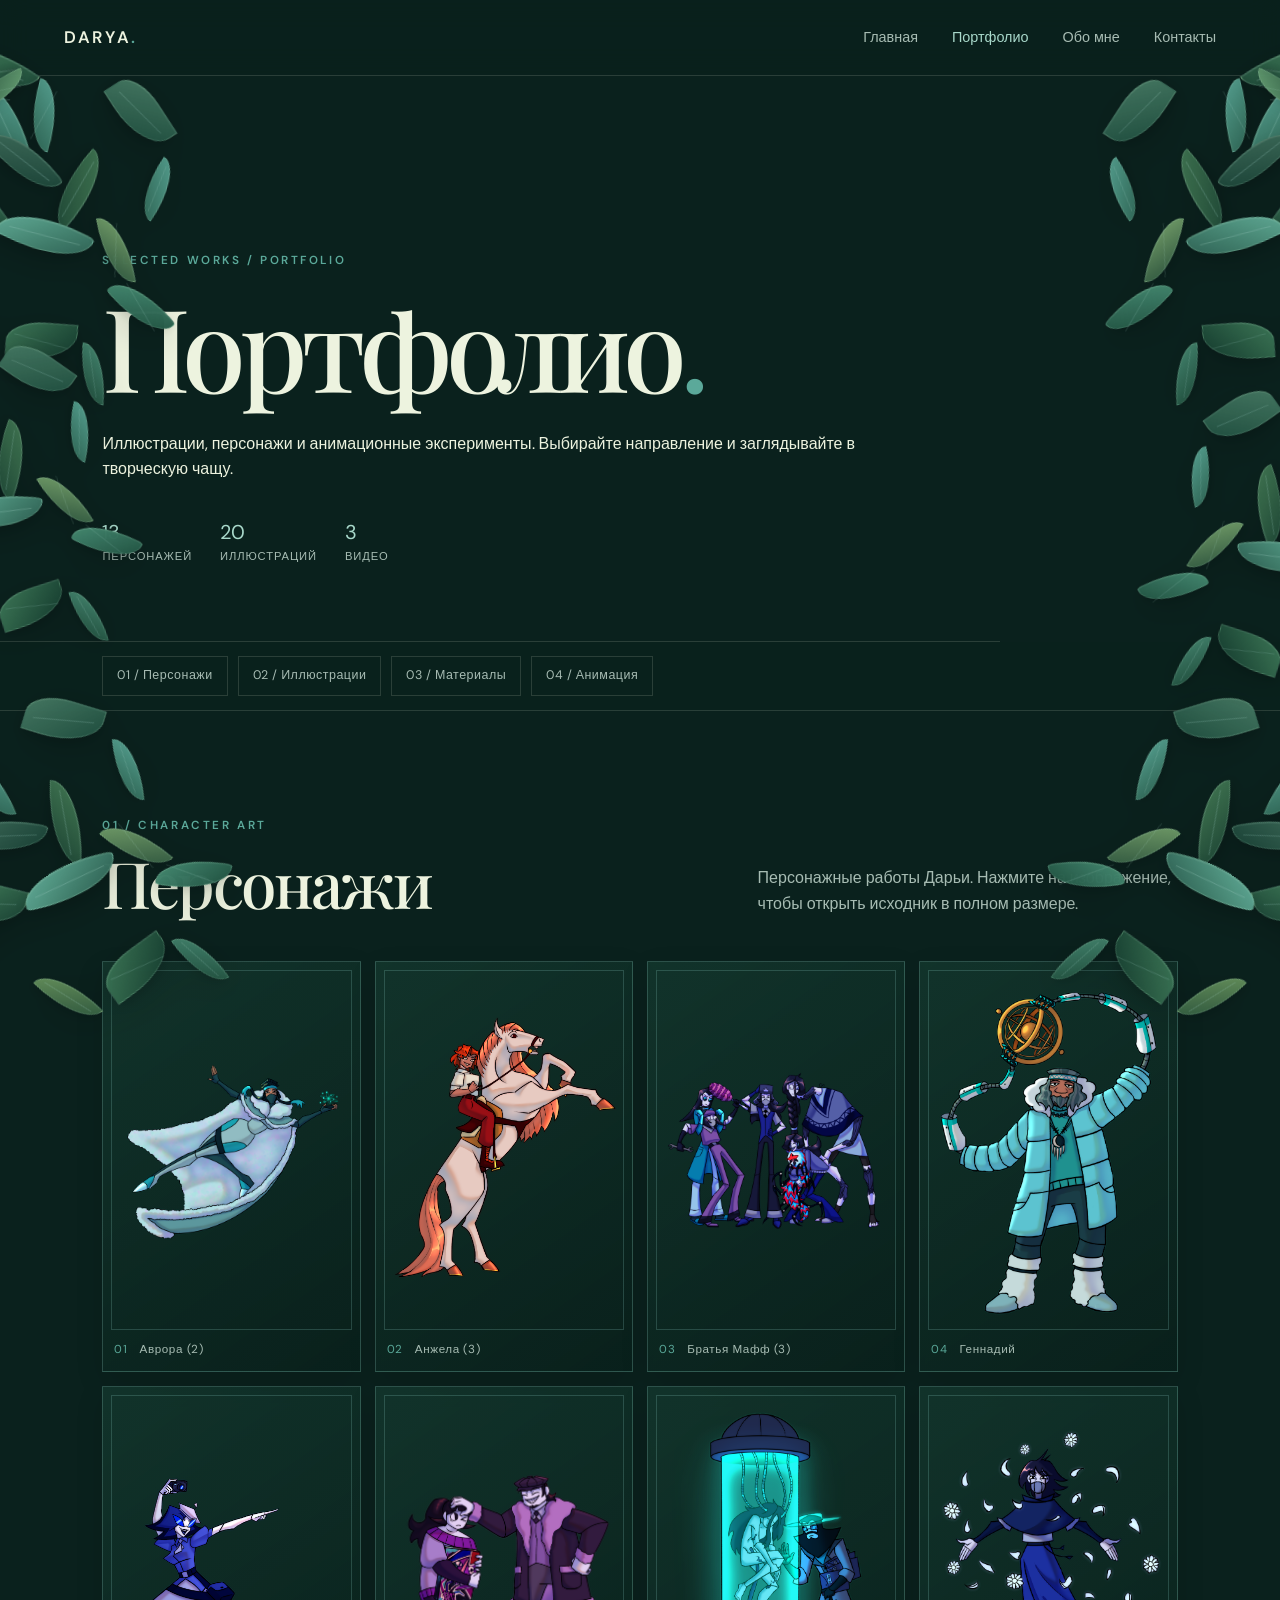
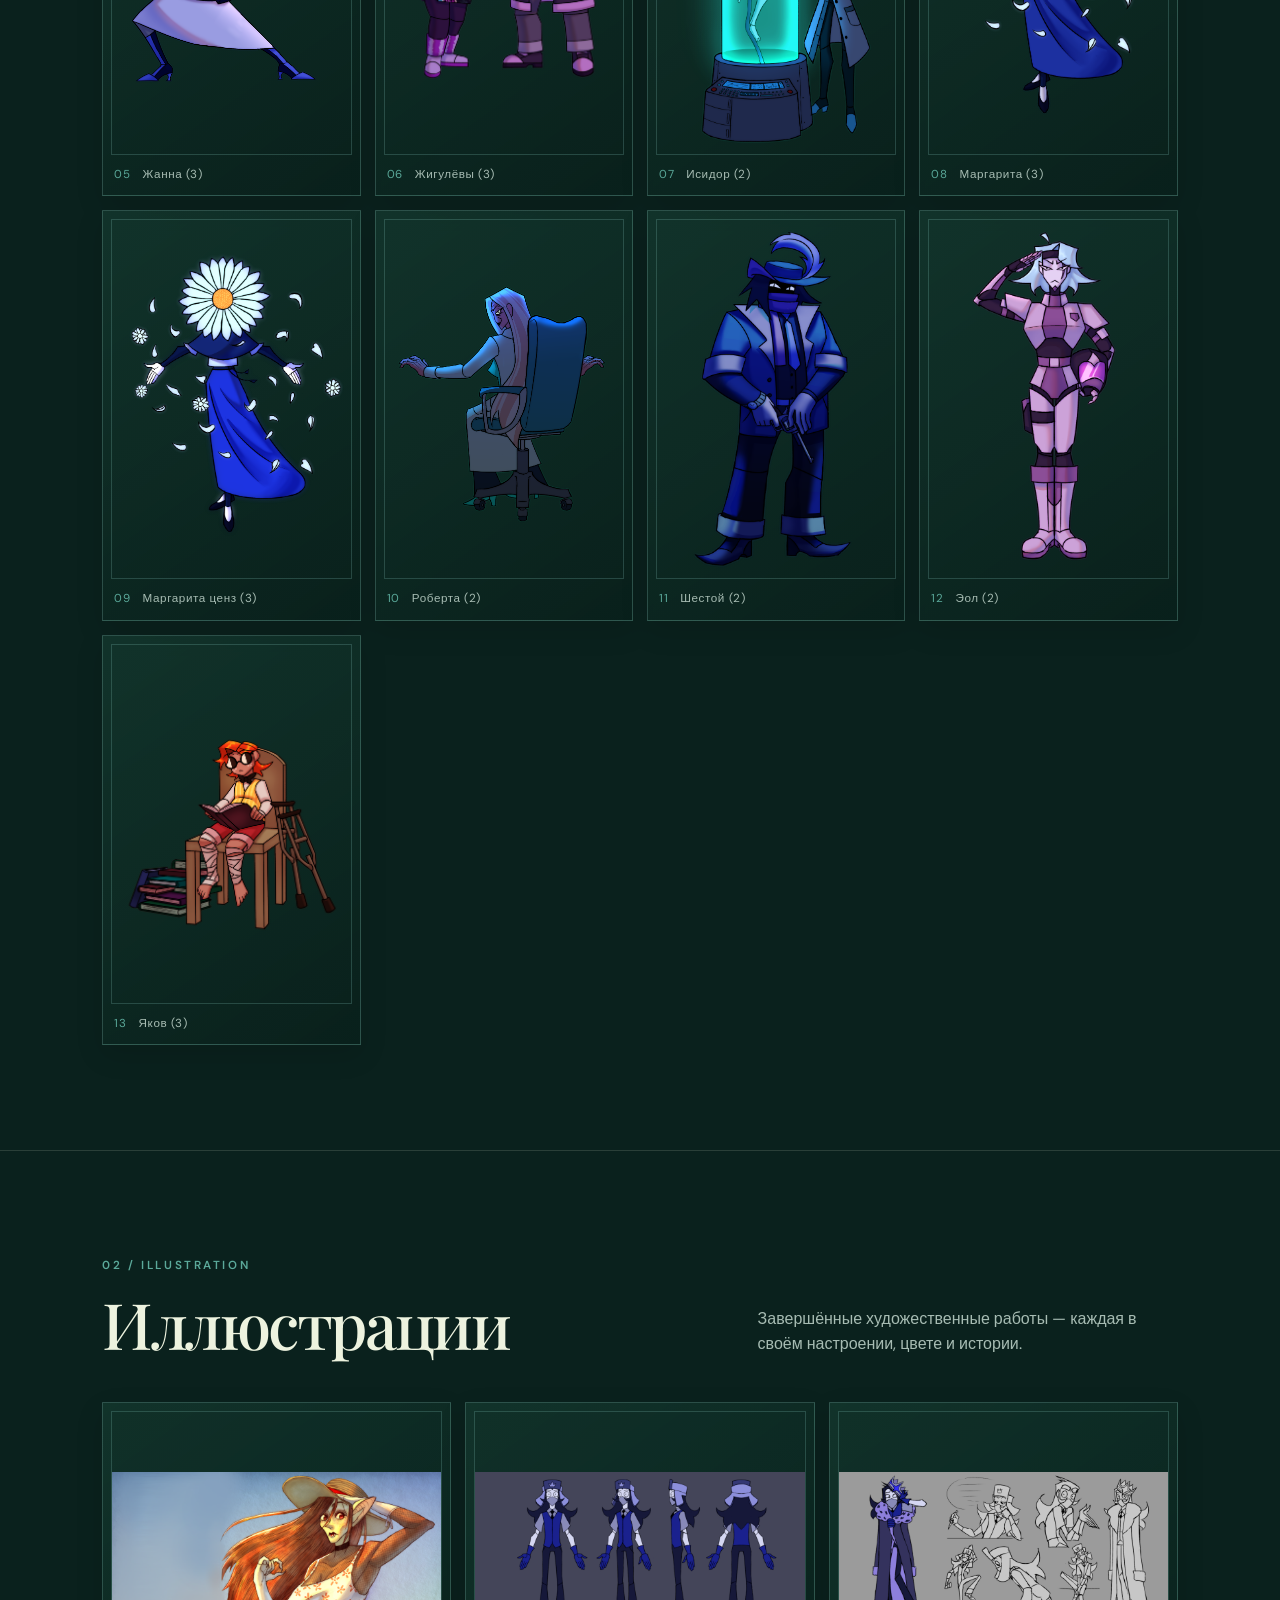
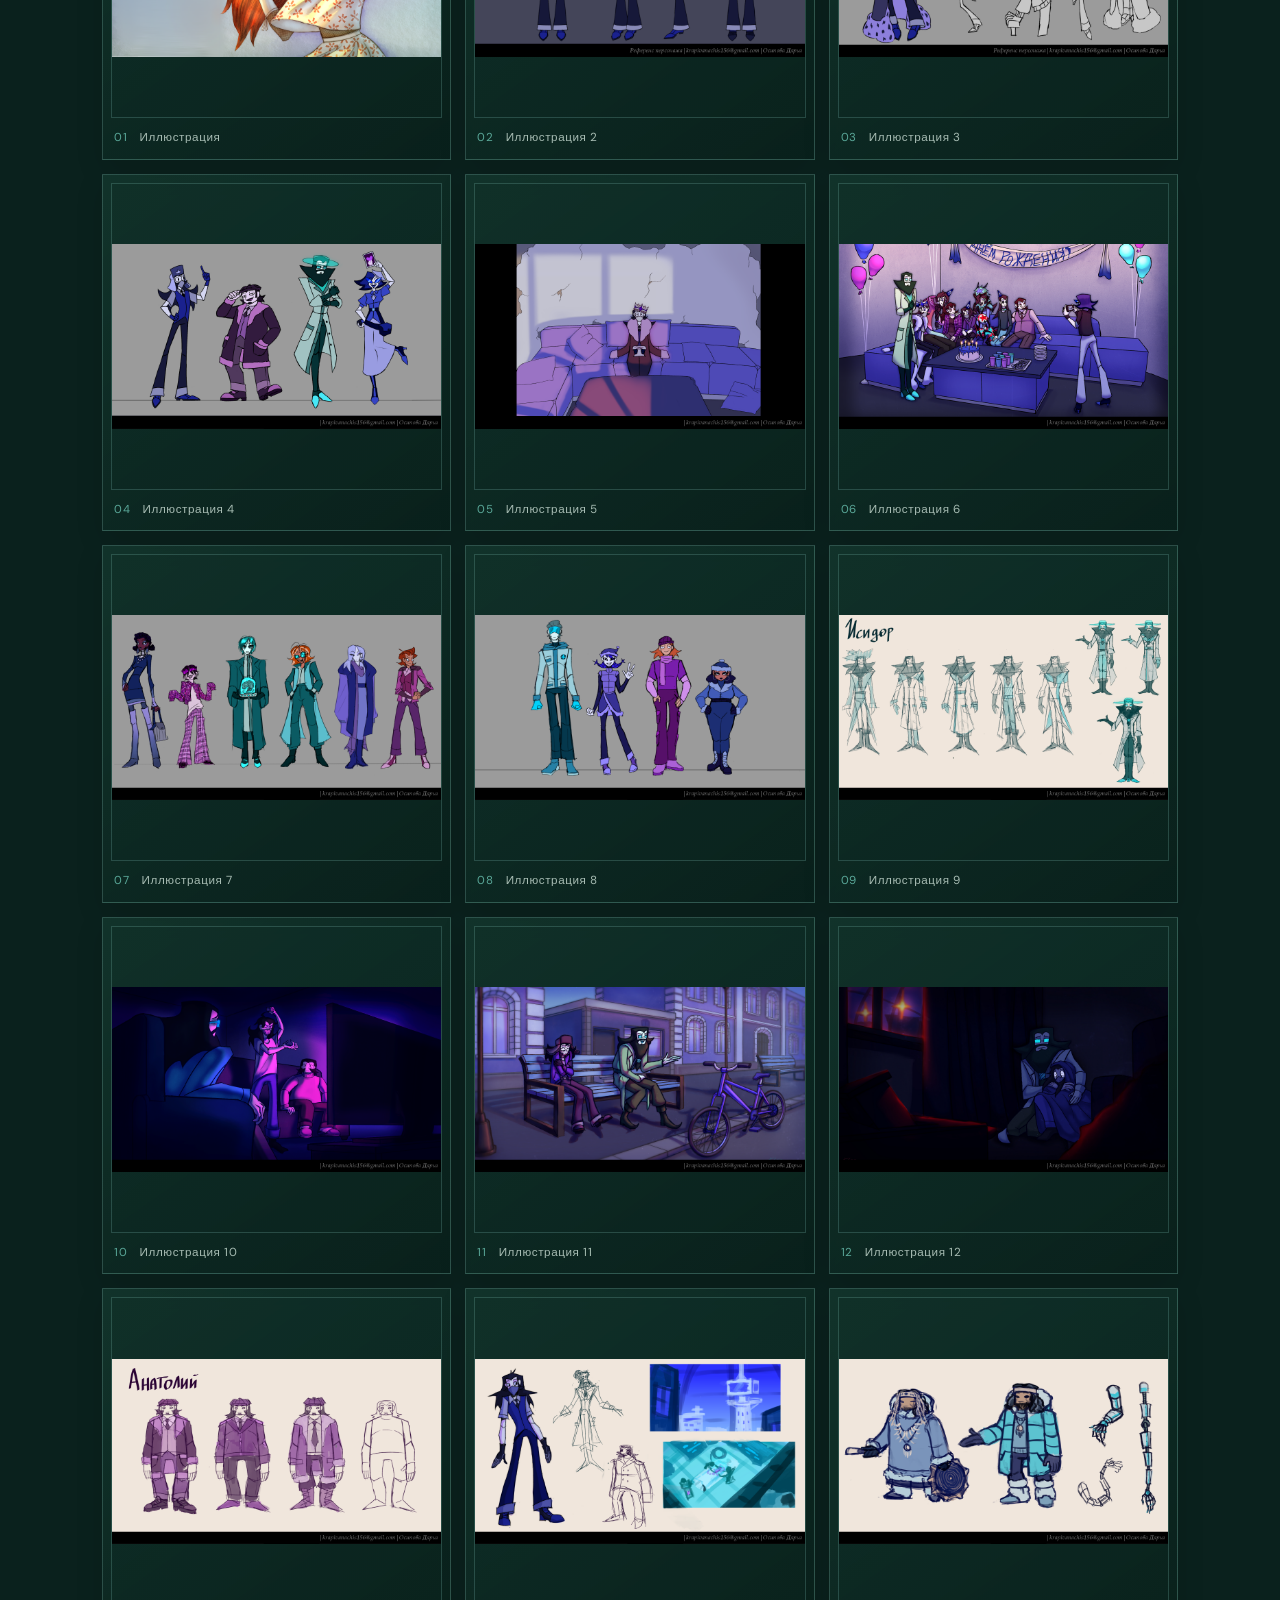
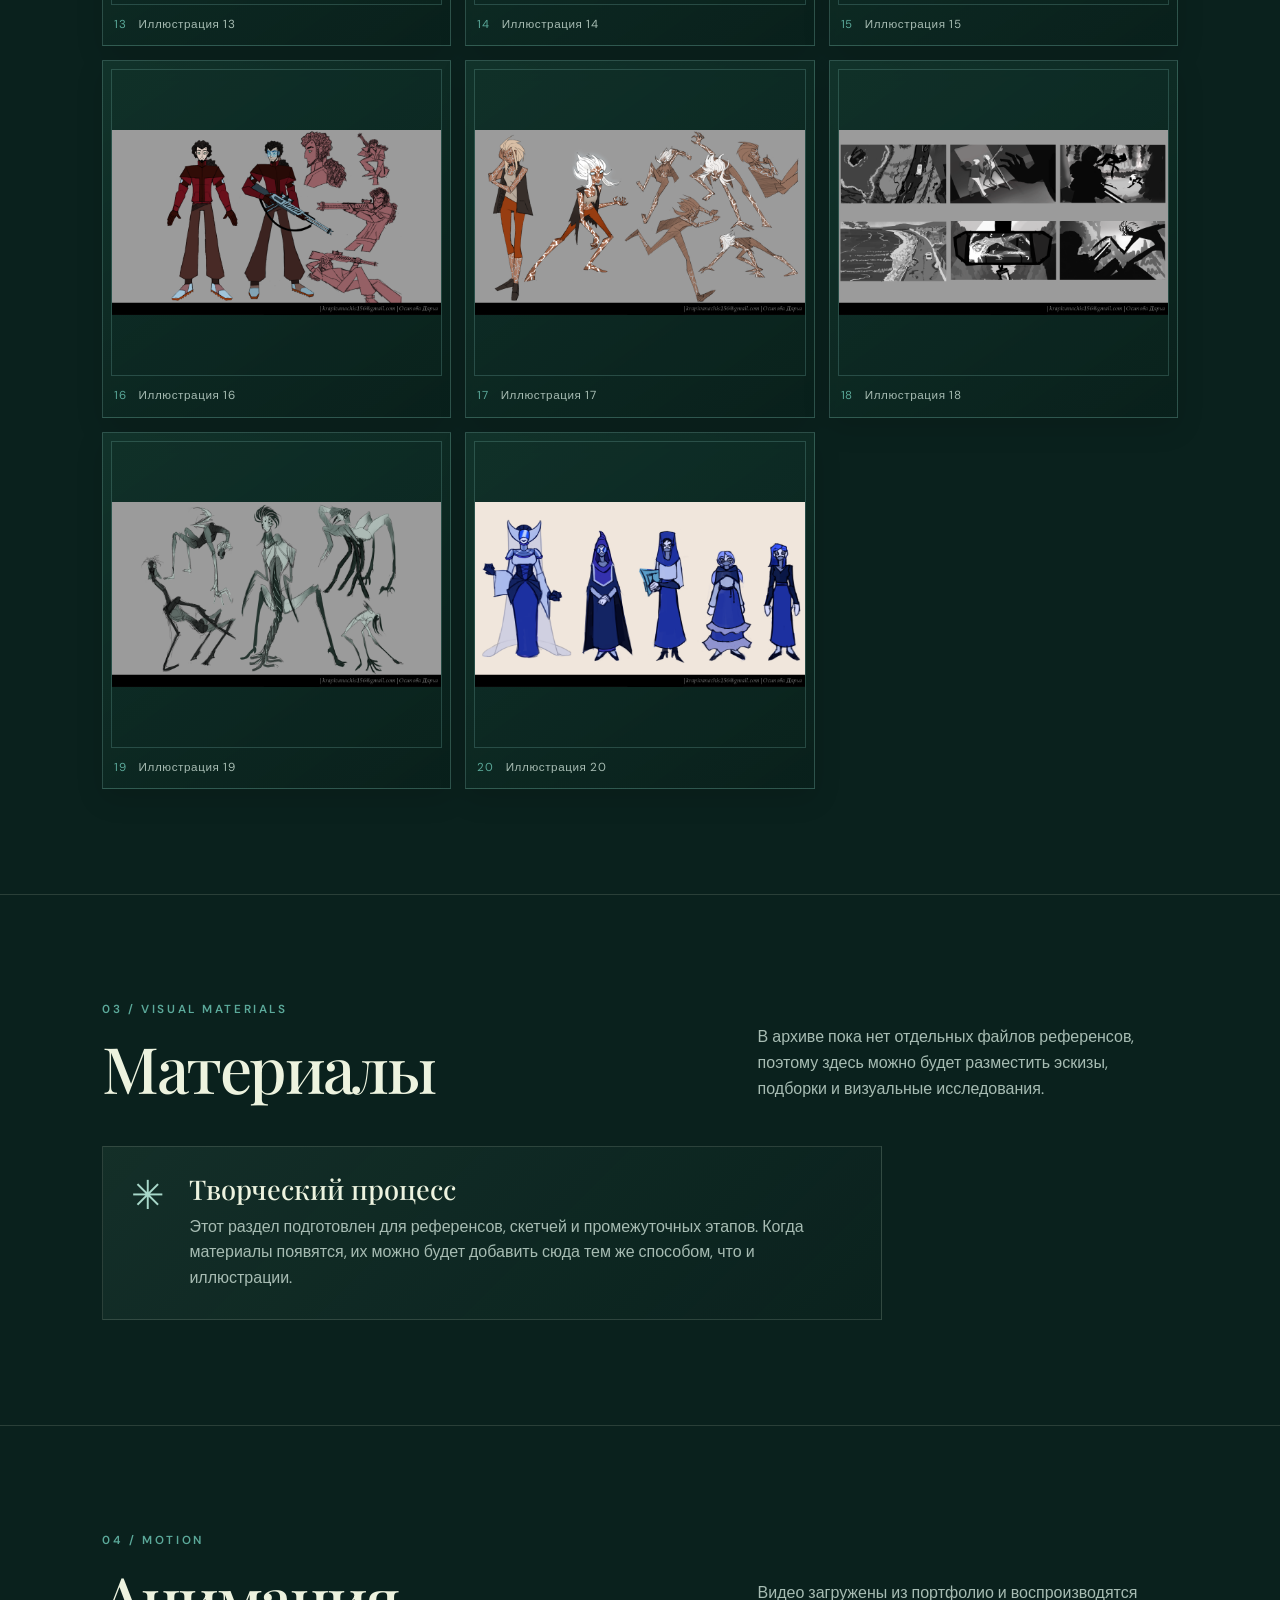
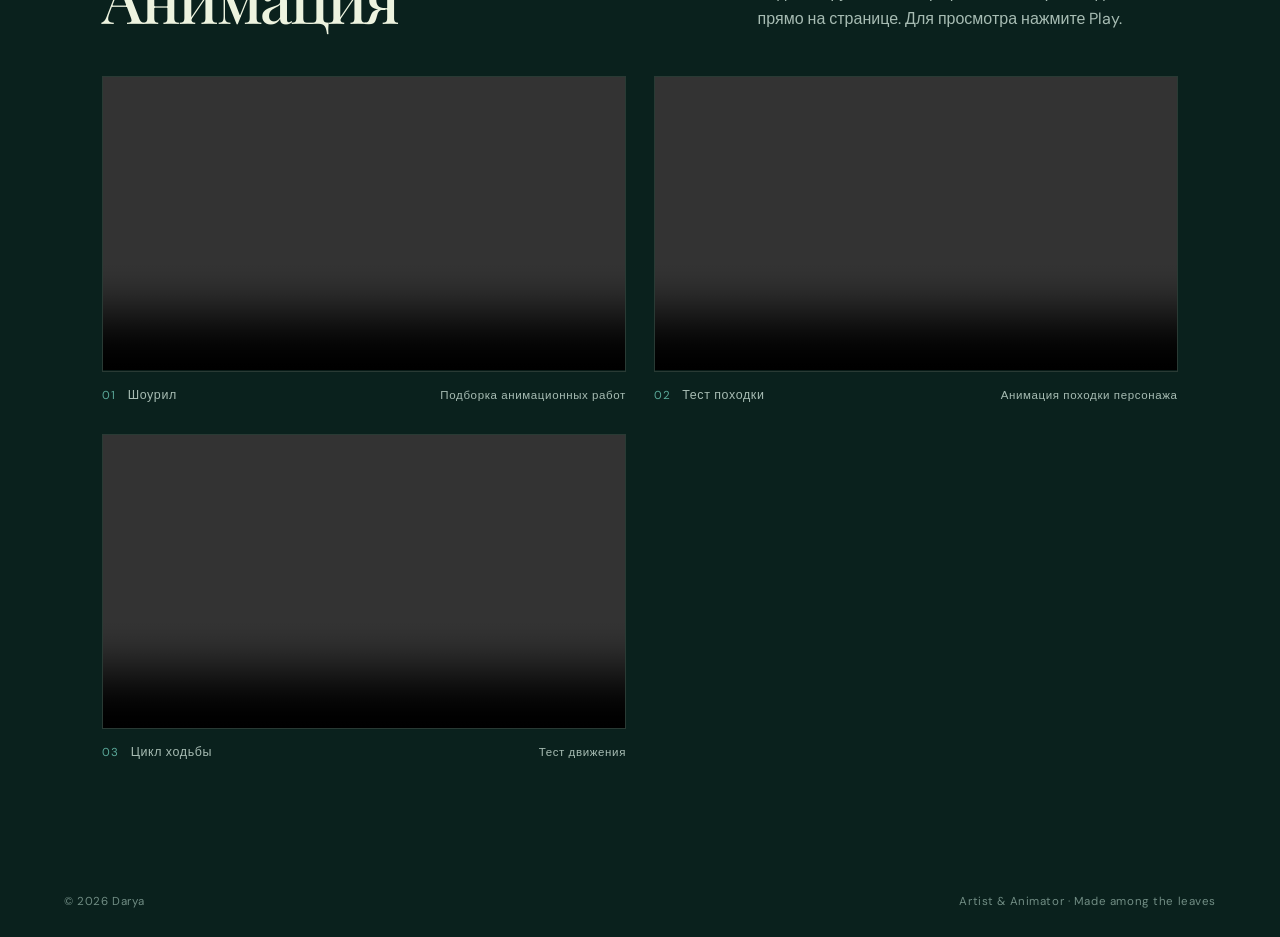
==== portfolio.html @ 4c1fc6ca "Upload Daria portfolio preview" ====
<!DOCTYPE html>
<html lang="ru">
<head>
  <meta charset="UTF-8">
  <meta name="viewport" content="width=device-width, initial-scale=1.0">
  <meta name="description" content="Портфолио Дарьи — иллюстрации, персонажи и анимация.">
  <title>Портфолио — Дарья</title>
  <link rel="stylesheet" href="css/style.css">
</head>
<body class="portfolio-page">
<div class="foliage-cluster foliage-top-left" aria-hidden="true"><i></i><i></i><i></i><i></i><i></i><i></i><i></i><i></i><i></i><i></i><i></i><i></i><i></i><i></i><i></i><i></i><i></i><i></i></div>
<div class="foliage-cluster foliage-top-right" aria-hidden="true"><i></i><i></i><i></i><i></i><i></i><i></i><i></i><i></i><i></i><i></i><i></i><i></i><i></i><i></i><i></i><i></i><i></i><i></i></div>
<div class="foliage-cluster foliage-bottom-left" aria-hidden="true"><i></i><i></i><i></i><i></i><i></i><i></i><i></i><i></i><i></i><i></i><i></i><i></i><i></i><i></i><i></i><i></i><i></i><i></i></div>
<div class="foliage-cluster foliage-bottom-right" aria-hidden="true"><i></i><i></i><i></i><i></i><i></i><i></i><i></i><i></i><i></i><i></i><i></i><i></i><i></i><i></i><i></i><i></i><i></i><i></i></div>
<div class="foliage-cluster foliage-mid-left" aria-hidden="true"><i></i><i></i><i></i><i></i><i></i><i></i><i></i><i></i><i></i><i></i><i></i><i></i><i></i><i></i><i></i><i></i><i></i><i></i></div>
<div class="foliage-cluster foliage-mid-right" aria-hidden="true"><i></i><i></i><i></i><i></i><i></i><i></i><i></i><i></i><i></i><i></i><i></i><i></i><i></i><i></i><i></i><i></i><i></i><i></i></div>
<header class="site-header">
  <a class="logo" href="index.html">DARYA<span>.</span></a>
  <button class="menu-toggle" aria-label="Открыть меню" aria-expanded="false"><span></span><span></span><span></span></button>
  <nav class="navigation">
    <a href="index.html">Главная</a><a class="active" href="portfolio.html">Портфолио</a>
        <a href="index.html#about">Обо мне</a><a href="index.html#contact">Контакты</a>
  </nav>
</header>
<main>
  <section class="page-intro portfolio-intro">
    <p class="eyebrow">SELECTED WORKS / PORTFOLIO</p>
    <h1>Портфолио<span class="title-dot">.</span></h1>
    <p>Иллюстрации, персонажи и анимационные эксперименты. Выбирайте направление и заглядывайте в творческую чащу.</p>
    <div class="portfolio-stats"><span>13 <small>персонажей</small></span><span>20 <small>иллюстраций</small></span><span>3 <small>видео</small></span></div>
  </section>
  <nav class="portfolio-anchor" aria-label="Подразделы портфолио">
    <a href="#characters">01 / Персонажи</a><a href="#illustrations">02 / Иллюстрации</a><a href="#references">03 / Материалы</a><a href="#animation">04 / Анимация</a>
  </nav>
  <section class="portfolio-showcase" id="characters">
    <div class="portfolio-heading"><div><p class="eyebrow">01 / CHARACTER ART</p><h2>Персонажи</h2></div><p>Персонажные работы Дарьи. Нажмите на изображение, чтобы открыть исходник в полном размере.</p></div>
    <div class="character-grid real-gallery"><figure class="art-card transparent-card">
  <a class="art-open" href="portfolio/Аврора (2).png" target="_blank" rel="noopener" aria-label="Открыть работу: Аврора (2)">
    <div class="art-frame transparent-art-frame">
      <img loading="lazy" src="portfolio/Аврора (2).png" alt="Аврора (2)" />
      <span class="open-hint">Открыть ↗</span>
    </div>
  </a>
  <figcaption><span>01</span> Аврора (2)</figcaption>
</figure>
<figure class="art-card transparent-card">
  <a class="art-open" href="portfolio/Анжела (3).png" target="_blank" rel="noopener" aria-label="Открыть работу: Анжела (3)">
    <div class="art-frame transparent-art-frame">
      <img loading="lazy" src="portfolio/Анжела (3).png" alt="Анжела (3)" />
      <span class="open-hint">Открыть ↗</span>
    </div>
  </a>
  <figcaption><span>02</span> Анжела (3)</figcaption>
</figure>
<figure class="art-card transparent-card">
  <a class="art-open" href="portfolio/Братья Мафф (3).png" target="_blank" rel="noopener" aria-label="Открыть работу: Братья Мафф (3)">
    <div class="art-frame transparent-art-frame">
      <img loading="lazy" src="portfolio/Братья Мафф (3).png" alt="Братья Мафф (3)" />
      <span class="open-hint">Открыть ↗</span>
    </div>
  </a>
  <figcaption><span>03</span> Братья Мафф (3)</figcaption>
</figure>
<figure class="art-card transparent-card">
  <a class="art-open" href="portfolio/Геннадий.png" target="_blank" rel="noopener" aria-label="Открыть работу: Геннадий">
    <div class="art-frame transparent-art-frame">
      <img loading="lazy" src="portfolio/Геннадий.png" alt="Геннадий" />
      <span class="open-hint">Открыть ↗</span>
    </div>
  </a>
  <figcaption><span>04</span> Геннадий</figcaption>
</figure>
<figure class="art-card transparent-card">
  <a class="art-open" href="portfolio/Жанна (3).png" target="_blank" rel="noopener" aria-label="Открыть работу: Жанна (3)">
    <div class="art-frame transparent-art-frame">
      <img loading="lazy" src="portfolio/Жанна (3).png" alt="Жанна (3)" />
      <span class="open-hint">Открыть ↗</span>
    </div>
  </a>
  <figcaption><span>05</span> Жанна (3)</figcaption>
</figure>
<figure class="art-card transparent-card">
  <a class="art-open" href="portfolio/Жигулёвы (3).png" target="_blank" rel="noopener" aria-label="Открыть работу: Жигулёвы (3)">
    <div class="art-frame transparent-art-frame">
      <img loading="lazy" src="portfolio/Жигулёвы (3).png" alt="Жигулёвы (3)" />
      <span class="open-hint">Открыть ↗</span>
    </div>
  </a>
  <figcaption><span>06</span> Жигулёвы (3)</figcaption>
</figure>
<figure class="art-card transparent-card">
  <a class="art-open" href="portfolio/Исидор (2).png" target="_blank" rel="noopener" aria-label="Открыть работу: Исидор (2)">
    <div class="art-frame transparent-art-frame">
      <img loading="lazy" src="portfolio/Исидор (2).png" alt="Исидор (2)" />
      <span class="open-hint">Открыть ↗</span>
    </div>
  </a>
  <figcaption><span>07</span> Исидор (2)</figcaption>
</figure>
<figure class="art-card transparent-card">
  <a class="art-open" href="portfolio/Маргарита (3).png" target="_blank" rel="noopener" aria-label="Открыть работу: Маргарита (3)">
    <div class="art-frame transparent-art-frame">
      <img loading="lazy" src="portfolio/Маргарита (3).png" alt="Маргарита (3)" />
      <span class="open-hint">Открыть ↗</span>
    </div>
  </a>
  <figcaption><span>08</span> Маргарита (3)</figcaption>
</figure>
<figure class="art-card transparent-card">
  <a class="art-open" href="portfolio/Маргарита ценз (3).png" target="_blank" rel="noopener" aria-label="Открыть работу: Маргарита ценз (3)">
    <div class="art-frame transparent-art-frame">
      <img loading="lazy" src="portfolio/Маргарита ценз (3).png" alt="Маргарита ценз (3)" />
      <span class="open-hint">Открыть ↗</span>
    </div>
  </a>
  <figcaption><span>09</span> Маргарита ценз (3)</figcaption>
</figure>
<figure class="art-card transparent-card">
  <a class="art-open" href="portfolio/Роберта (2).png" target="_blank" rel="noopener" aria-label="Открыть работу: Роберта (2)">
    <div class="art-frame transparent-art-frame">
      <img loading="lazy" src="portfolio/Роберта (2).png" alt="Роберта (2)" />
      <span class="open-hint">Открыть ↗</span>
    </div>
  </a>
  <figcaption><span>10</span> Роберта (2)</figcaption>
</figure>
<figure class="art-card transparent-card">
  <a class="art-open" href="portfolio/Шестой (2).png" target="_blank" rel="noopener" aria-label="Открыть работу: Шестой (2)">
    <div class="art-frame transparent-art-frame">
      <img loading="lazy" src="portfolio/Шестой (2).png" alt="Шестой (2)" />
      <span class="open-hint">Открыть ↗</span>
    </div>
  </a>
  <figcaption><span>11</span> Шестой (2)</figcaption>
</figure>
<figure class="art-card transparent-card">
  <a class="art-open" href="portfolio/Эол (2).png" target="_blank" rel="noopener" aria-label="Открыть работу: Эол (2)">
    <div class="art-frame transparent-art-frame">
      <img loading="lazy" src="portfolio/Эол (2).png" alt="Эол (2)" />
      <span class="open-hint">Открыть ↗</span>
    </div>
  </a>
  <figcaption><span>12</span> Эол (2)</figcaption>
</figure>
<figure class="art-card transparent-card">
  <a class="art-open" href="portfolio/Яков (3).png" target="_blank" rel="noopener" aria-label="Открыть работу: Яков (3)">
    <div class="art-frame transparent-art-frame">
      <img loading="lazy" src="portfolio/Яков (3).png" alt="Яков (3)" />
      <span class="open-hint">Открыть ↗</span>
    </div>
  </a>
  <figcaption><span>13</span> Яков (3)</figcaption>
</figure></div>
  </section>
  <section class="portfolio-showcase" id="illustrations">
    <div class="portfolio-heading"><div><p class="eyebrow">02 / ILLUSTRATION</p><h2>Иллюстрации</h2></div><p>Завершённые художественные работы — каждая в своём настроении, цвете и истории.</p></div>
    <div class="illustration-grid real-gallery"><figure class="art-card illustration-card">
  <a class="art-open" href="portfolio/Illustration.png" target="_blank" rel="noopener" aria-label="Открыть работу: Иллюстрация ">
    <div class="art-frame ">
      <img loading="lazy" src="portfolio/Illustration.png" alt="Иллюстрация " />
      <span class="open-hint">Открыть ↗</span>
    </div>
  </a>
  <figcaption><span>01</span> Иллюстрация </figcaption>
</figure>
<figure class="art-card illustration-card">
  <a class="art-open" href="portfolio/Illustration2.png" target="_blank" rel="noopener" aria-label="Открыть работу: Иллюстрация 2">
    <div class="art-frame ">
      <img loading="lazy" src="portfolio/Illustration2.png" alt="Иллюстрация 2" />
      <span class="open-hint">Открыть ↗</span>
    </div>
  </a>
  <figcaption><span>02</span> Иллюстрация 2</figcaption>
</figure>
<figure class="art-card illustration-card">
  <a class="art-open" href="portfolio/Illustration3.png" target="_blank" rel="noopener" aria-label="Открыть работу: Иллюстрация 3">
    <div class="art-frame ">
      <img loading="lazy" src="portfolio/Illustration3.png" alt="Иллюстрация 3" />
      <span class="open-hint">Открыть ↗</span>
    </div>
  </a>
  <figcaption><span>03</span> Иллюстрация 3</figcaption>
</figure>
<figure class="art-card illustration-card">
  <a class="art-open" href="portfolio/Illustration4.png" target="_blank" rel="noopener" aria-label="Открыть работу: Иллюстрация 4">
    <div class="art-frame ">
      <img loading="lazy" src="portfolio/Illustration4.png" alt="Иллюстрация 4" />
      <span class="open-hint">Открыть ↗</span>
    </div>
  </a>
  <figcaption><span>04</span> Иллюстрация 4</figcaption>
</figure>
<figure class="art-card illustration-card">
  <a class="art-open" href="portfolio/Illustration5.png" target="_blank" rel="noopener" aria-label="Открыть работу: Иллюстрация 5">
    <div class="art-frame ">
      <img loading="lazy" src="portfolio/Illustration5.png" alt="Иллюстрация 5" />
      <span class="open-hint">Открыть ↗</span>
    </div>
  </a>
  <figcaption><span>05</span> Иллюстрация 5</figcaption>
</figure>
<figure class="art-card illustration-card">
  <a class="art-open" href="portfolio/Illustration6.png" target="_blank" rel="noopener" aria-label="Открыть работу: Иллюстрация 6">
    <div class="art-frame ">
      <img loading="lazy" src="portfolio/Illustration6.png" alt="Иллюстрация 6" />
      <span class="open-hint">Открыть ↗</span>
    </div>
  </a>
  <figcaption><span>06</span> Иллюстрация 6</figcaption>
</figure>
<figure class="art-card illustration-card">
  <a class="art-open" href="portfolio/Illustration7.png" target="_blank" rel="noopener" aria-label="Открыть работу: Иллюстрация 7">
    <div class="art-frame ">
      <img loading="lazy" src="portfolio/Illustration7.png" alt="Иллюстрация 7" />
      <span class="open-hint">Открыть ↗</span>
    </div>
  </a>
  <figcaption><span>07</span> Иллюстрация 7</figcaption>
</figure>
<figure class="art-card illustration-card">
  <a class="art-open" href="portfolio/Illustration8.png" target="_blank" rel="noopener" aria-label="Открыть работу: Иллюстрация 8">
    <div class="art-frame ">
      <img loading="lazy" src="portfolio/Illustration8.png" alt="Иллюстрация 8" />
      <span class="open-hint">Открыть ↗</span>
    </div>
  </a>
  <figcaption><span>08</span> Иллюстрация 8</figcaption>
</figure>
<figure class="art-card illustration-card">
  <a class="art-open" href="portfolio/Illustration9.png" target="_blank" rel="noopener" aria-label="Открыть работу: Иллюстрация 9">
    <div class="art-frame ">
      <img loading="lazy" src="portfolio/Illustration9.png" alt="Иллюстрация 9" />
      <span class="open-hint">Открыть ↗</span>
    </div>
  </a>
  <figcaption><span>09</span> Иллюстрация 9</figcaption>
</figure>
<figure class="art-card illustration-card">
  <a class="art-open" href="portfolio/Illustration10.png" target="_blank" rel="noopener" aria-label="Открыть работу: Иллюстрация 10">
    <div class="art-frame ">
      <img loading="lazy" src="portfolio/Illustration10.png" alt="Иллюстрация 10" />
      <span class="open-hint">Открыть ↗</span>
    </div>
  </a>
  <figcaption><span>10</span> Иллюстрация 10</figcaption>
</figure>
<figure class="art-card illustration-card">
  <a class="art-open" href="portfolio/Illustration11.png" target="_blank" rel="noopener" aria-label="Открыть работу: Иллюстрация 11">
    <div class="art-frame ">
      <img loading="lazy" src="portfolio/Illustration11.png" alt="Иллюстрация 11" />
      <span class="open-hint">Открыть ↗</span>
    </div>
  </a>
  <figcaption><span>11</span> Иллюстрация 11</figcaption>
</figure>
<figure class="art-card illustration-card">
  <a class="art-open" href="portfolio/Illustration12.png" target="_blank" rel="noopener" aria-label="Открыть работу: Иллюстрация 12">
    <div class="art-frame ">
      <img loading="lazy" src="portfolio/Illustration12.png" alt="Иллюстрация 12" />
      <span class="open-hint">Открыть ↗</span>
    </div>
  </a>
  <figcaption><span>12</span> Иллюстрация 12</figcaption>
</figure>
<figure class="art-card illustration-card">
  <a class="art-open" href="portfolio/Illustration13.png" target="_blank" rel="noopener" aria-label="Открыть работу: Иллюстрация 13">
    <div class="art-frame ">
      <img loading="lazy" src="portfolio/Illustration13.png" alt="Иллюстрация 13" />
      <span class="open-hint">Открыть ↗</span>
    </div>
  </a>
  <figcaption><span>13</span> Иллюстрация 13</figcaption>
</figure>
<figure class="art-card illustration-card">
  <a class="art-open" href="portfolio/Illustration14.png" target="_blank" rel="noopener" aria-label="Открыть работу: Иллюстрация 14">
    <div class="art-frame ">
      <img loading="lazy" src="portfolio/Illustration14.png" alt="Иллюстрация 14" />
      <span class="open-hint">Открыть ↗</span>
    </div>
  </a>
  <figcaption><span>14</span> Иллюстрация 14</figcaption>
</figure>
<figure class="art-card illustration-card">
  <a class="art-open" href="portfolio/Illustration15.png" target="_blank" rel="noopener" aria-label="Открыть работу: Иллюстрация 15">
    <div class="art-frame ">
      <img loading="lazy" src="portfolio/Illustration15.png" alt="Иллюстрация 15" />
      <span class="open-hint">Открыть ↗</span>
    </div>
  </a>
  <figcaption><span>15</span> Иллюстрация 15</figcaption>
</figure>
<figure class="art-card illustration-card">
  <a class="art-open" href="portfolio/Illustration16.png" target="_blank" rel="noopener" aria-label="Открыть работу: Иллюстрация 16">
    <div class="art-frame ">
      <img loading="lazy" src="portfolio/Illustration16.png" alt="Иллюстрация 16" />
      <span class="open-hint">Открыть ↗</span>
    </div>
  </a>
  <figcaption><span>16</span> Иллюстрация 16</figcaption>
</figure>
<figure class="art-card illustration-card">
  <a class="art-open" href="portfolio/Illustration17.png" target="_blank" rel="noopener" aria-label="Открыть работу: Иллюстрация 17">
    <div class="art-frame ">
      <img loading="lazy" src="portfolio/Illustration17.png" alt="Иллюстрация 17" />
      <span class="open-hint">Открыть ↗</span>
    </div>
  </a>
  <figcaption><span>17</span> Иллюстрация 17</figcaption>
</figure>
<figure class="art-card illustration-card">
  <a class="art-open" href="portfolio/Illustration18.png" target="_blank" rel="noopener" aria-label="Открыть работу: Иллюстрация 18">
    <div class="art-frame ">
      <img loading="lazy" src="portfolio/Illustration18.png" alt="Иллюстрация 18" />
      <span class="open-hint">Открыть ↗</span>
    </div>
  </a>
  <figcaption><span>18</span> Иллюстрация 18</figcaption>
</figure>
<figure class="art-card illustration-card">
  <a class="art-open" href="portfolio/Illustration19.png" target="_blank" rel="noopener" aria-label="Открыть работу: Иллюстрация 19">
    <div class="art-frame ">
      <img loading="lazy" src="portfolio/Illustration19.png" alt="Иллюстрация 19" />
      <span class="open-hint">Открыть ↗</span>
    </div>
  </a>
  <figcaption><span>19</span> Иллюстрация 19</figcaption>
</figure>
<figure class="art-card illustration-card">
  <a class="art-open" href="portfolio/Illustration20.png" target="_blank" rel="noopener" aria-label="Открыть работу: Иллюстрация 20">
    <div class="art-frame ">
      <img loading="lazy" src="portfolio/Illustration20.png" alt="Иллюстрация 20" />
      <span class="open-hint">Открыть ↗</span>
    </div>
  </a>
  <figcaption><span>20</span> Иллюстрация 20</figcaption>
</figure></div>
  </section>
  <section class="portfolio-showcase" id="references">
    <div class="portfolio-heading"><div><p class="eyebrow">03 / VISUAL MATERIALS</p><h2>Материалы</h2></div><p>В архиве пока нет отдельных файлов референсов, поэтому здесь можно будет разместить эскизы, подборки и визуальные исследования.</p></div>
    <div class="materials-note"><span class="materials-mark">✳</span><div><h3>Творческий процесс</h3><p>Этот раздел подготовлен для референсов, скетчей и промежуточных этапов. Когда материалы появятся, их можно будет добавить сюда тем же способом, что и иллюстрации.</p></div></div>
  </section>
  <section class="portfolio-showcase" id="animation">
    <div class="portfolio-heading"><div><p class="eyebrow">04 / MOTION</p><h2>Анимация</h2></div><p>Видео загружены из портфолио и воспроизводятся прямо на странице. Для просмотра нажмите Play.</p></div>
    <div class="animation-showcase-grid"><figure class="art-card video-card">
  <div class="video-frame"><video controls preload="metadata" playsinline><source src="portfolio/animation/Шоурил.mp4" type="video/mp4">Ваш браузер не поддерживает видео.</video></div>
  <figcaption><span>01</span> Шоурил<small>Подборка анимационных работ</small></figcaption>
</figure><figure class="art-card video-card">
  <div class="video-frame"><video controls preload="metadata" playsinline><source src="portfolio/animation/походка шоурил Пич.mp4" type="video/mp4">Ваш браузер не поддерживает видео.</video></div>
  <figcaption><span>02</span> Тест походки<small>Анимация походки персонажа</small></figcaption>
</figure><figure class="art-card video-card">
  <div class="video-frame"><video controls preload="metadata" playsinline><source src="portfolio/animation/ходит.mp4" type="video/mp4">Ваш браузер не поддерживает видео.</video></div>
  <figcaption><span>03</span> Цикл ходьбы<small>Тест движения</small></figcaption>
</figure></div>
  </section>
</main>
<footer class="site-footer"><span>© <span id="year"></span> Darya</span><span>Artist & Animator · Made among the leaves</span></footer>
<script src="js/script.js"></script>
</body></html>
---- css/style.css ----
@import url('https://fonts.googleapis.com/css2?family=DM+Sans:wght@400;500;600&family=Playfair+Display:wght@500;600&display=swap');

:root {
    --forest: #102f29;
    --forest-dark: #0a211d;
    --moss: #416f5d;
    --teal: #5ba99a;
    --mint: #a8d8ca;
    --cream: #edf3df;
    --white: #f5f7ef;
    --muted: #a7bcb3;
    --line: rgba(237, 243, 223, 0.14);
}

* {
    box-sizing: border-box;
}

html {
    scroll-behavior: smooth;
}

body {
    margin: 0;
    background: var(--forest-dark);
    color: var(--cream);
    font-family: "DM Sans", sans-serif;
    line-height: 1.6;
}

a {
    color: inherit;
    text-decoration: none;
}

.site-header {
    position: fixed;
    z-index: 100;
    top: 0;
    left: 0;
    width: 100%;
    padding: 24px 5vw;
    display: flex;
    align-items: center;
    justify-content: space-between;
    background: rgba(10, 33, 29, 0.72);
    backdrop-filter: blur(14px);
    border-bottom: 1px solid var(--line);
}

.logo {
    font-weight: 600;
    letter-spacing: 0.16em;
    font-size: 1.05rem;
}

.logo span {
    color: var(--teal);
}

.navigation {
    display: flex;
    gap: 34px;
}

.navigation a {
    color: var(--muted);
    font-size: 0.9rem;
    transition: color 0.25s ease;
}

.navigation a:hover {
    color: var(--mint);
}

.menu-toggle {
    display: none;
    border: 0;
    background: transparent;
    cursor: pointer;
}

.menu-toggle span {
    display: block;
    width: 25px;
    height: 2px;
    margin: 5px 0;
    background: var(--cream);
}

.hero {
    min-height: 100vh;
    padding: 150px 8vw 90px;
    display: grid;
    grid-template-columns: 0.9fr 1.1fr;
    gap: 7vw;
    align-items: center;
    position: relative;
    overflow: hidden;
}

.hero::before {
    content: "";
    position: absolute;
    width: 550px;
    height: 550px;
    right: -180px;
    top: 80px;
    border-radius: 50%;
    background: rgba(91, 169, 154, 0.08);
    filter: blur(5px);
}

.hero-content {
    position: relative;
    z-index: 1;
}

.eyebrow {
    margin: 0 0 15px;
    color: var(--teal);
    font-size: 0.73rem;
    font-weight: 600;
    letter-spacing: 0.22em;
}

h1,
h2,
h3 {
    margin-top: 0;
    line-height: 1.05;
}

h1,
h2 {
    font-family: "Playfair Display", serif;
    font-weight: 500;
}

h1 {
    margin-bottom: 25px;
    font-size: clamp(5rem, 12vw, 10rem);
    letter-spacing: -0.06em;
}

.hero-text {
    max-width: 480px;
    margin: 0 0 35px;
    color: var(--muted);
    font-size: 1.05rem;
}

.button {
    display: inline-flex;
    gap: 18px;
    align-items: center;
    padding: 14px 21px;
    border: 1px solid var(--teal);
    color: var(--cream);
    font-size: 0.85rem;
    transition: background 0.25s ease, color 0.25s ease, transform 0.25s ease;
}

.button:hover {
    background: var(--teal);
    color: var(--forest-dark);
    transform: translateY(-2px);
}

.hero-art {
    position: relative;
    z-index: 1;
}

.art-placeholder {
    aspect-ratio: 4 / 5;
    display: grid;
    place-items: center;
    background:
        radial-gradient(circle at 70% 25%, rgba(168, 216, 202, 0.35), transparent 22%),
        radial-gradient(circle at 30% 70%, rgba(65, 111, 93, 0.75), transparent 38%),
        linear-gradient(145deg, #244f43, #17372f 60%, #0d2924);
    border: 1px solid rgba(168, 216, 202, 0.22);
    box-shadow: 25px 25px 0 rgba(65, 111, 93, 0.12);
    color: rgba(237, 243, 223, 0.55);
    letter-spacing: 0.2em;
    text-align: center;
}

.section {
    padding: 120px 8vw;
    border-top: 1px solid var(--line);
}

.section-heading {
    display: flex;
    justify-content: space-between;
    gap: 50px;
    align-items: end;
    margin-bottom: 55px;
}

h2 {
    margin-bottom: 0;
    font-size: clamp(2.8rem, 5vw, 5rem);
    letter-spacing: -0.04em;
}

.section-description {
    max-width: 380px;
    margin: 0;
    color: var(--muted);
}

.work-grid {
    display: grid;
    grid-template-columns: 1.35fr 1fr;
    gap: 35px;
}

.work-card:first-child {
    grid-row: span 2;
}

.work-card {
    display: block;
}

.work-image {
    min-height: 350px;
    display: grid;
    place-items: center;
    overflow: hidden;
    border: 1px solid var(--line);
    color: rgba(237, 243, 223, 0.45);
    letter-spacing: 0.18em;
    font-size: 0.75rem;
    transition: transform 0.35s ease, filter 0.35s ease;
}

.work-large .work-image {
    min-height: 735px;
}

.work-card:hover .work-image {
    transform: translateY(-5px);
    filter: brightness(1.1);
}

.placeholder-one {
    background:
        radial-gradient(circle at 30% 25%, rgba(168,216,202,.45), transparent 20%),
        linear-gradient(140deg, #315d4d, #122d27);
}

.placeholder-two {
    background:
        radial-gradient(circle at 65% 35%, rgba(91,169,154,.55), transparent 25%),
        linear-gradient(160deg, #193f36, #0d2722);
}

.placeholder-three {
    background:
        radial-gradient(circle at 40% 60%, rgba(168,216,202,.32), transparent 20%),
        linear-gradient(135deg, #285448, #102d27);
}

.work-info {
    padding: 17px 0 5px;
    display: flex;
    align-items: baseline;
    gap: 18px;
}

.work-info span {
    color: var(--teal);
    font-size: 0.72rem;
}

.work-info h3 {
    margin: 0;
    font-family: "Playfair Display", serif;
    font-size: 1.6rem;
    font-weight: 500;
}

.about {
    display: grid;
    grid-template-columns: 0.8fr 1.2fr;
    gap: 9vw;
    align-items: center;
}

.about-image {
    aspect-ratio: 4 / 5;
}

.about-placeholder {
    width: 100%;
    height: 100%;
    display: grid;
    place-items: center;
    background: linear-gradient(150deg, #416f5d, #183c32);
    border: 1px solid var(--line);
    color: rgba(237,243,223,.4);
    letter-spacing: .2em;
    font-size: .75rem;
}

.about-content > p:not(.eyebrow) {
    max-width: 650px;
    color: var(--muted);
    font-size: 1.05rem;
}

.skills {
    display: flex;
    flex-wrap: wrap;
    gap: 10px;
    margin-top: 35px;
}

.skills span {
    padding: 8px 13px;
    border: 1px solid var(--line);
    color: var(--mint);
    font-size: .78rem;
}

.contact {
    padding: 120px 8vw;
    display: flex;
    justify-content: space-between;
    align-items: end;
    gap: 50px;
    background: #0d2924;
    border-top: 1px solid var(--line);
}

.contact-links {
    min-width: 230px;
    display: flex;
    flex-direction: column;
    gap: 13px;
}

.contact-links a {
    padding-bottom: 12px;
    border-bottom: 1px solid var(--line);
    color: var(--mint);
    transition: color .2s ease, padding-left .2s ease;
}

.contact-links a:hover {
    color: var(--white);
    padding-left: 7px;
}

.site-footer {
    padding: 25px 5vw;
    display: flex;
    justify-content: space-between;
    color: #718d84;
    font-size: .72rem;
    letter-spacing: .05em;
}

@media (max-width: 800px) {
    .site-header {
        padding: 20px 6vw;
    }

    .menu-toggle {
        display: block;
        z-index: 2;
    }

    .navigation {
        position: absolute;
        top: 0;
        right: 0;
        width: 100%;
        padding: 85px 6vw 30px;
        display: none;
        flex-direction: column;
        gap: 20px;
        background: rgba(10,33,29,.97);
        border-bottom: 1px solid var(--line);
    }

    .navigation.open {
        display: flex;
    }

    .hero {
        padding: 130px 6vw 70px;
        grid-template-columns: 1fr;
    }

    .hero-art {
        order: -1;
    }

    .hero-content {
        text-align: left;
    }

    h1 {
        font-size: clamp(4.5rem, 22vw, 7rem);
    }

    .section {
        padding: 80px 6vw;
    }

    .section-heading,
    .contact {
        display: block;
    }

    .section-description {
        margin-top: 25px;
    }

    .work-grid {
        grid-template-columns: 1fr;
    }

    .work-card:first-child {
        grid-row: auto;
    }

    .work-image,
    .work-large .work-image {
        min-height: 420px;
    }

    .about {
        grid-template-columns: 1fr;
        gap: 45px;
    }

    .contact-links {
        margin-top: 45px;
    }
}

/* ===== WORKS PAGE ===== */
.page-intro {
    padding: 180px 8vw 80px;
    max-width: 1000px;
}

.page-intro h1 {
    margin-bottom: 25px;
}

.page-intro > p:last-child {
    max-width: 650px;
    margin: 0;
    color: var(--muted);
    font-size: 1.05rem;
}

.navigation a.active {
    color: var(--mint);
}

.work-menu {
    position: sticky;
    top: 77px;
    z-index: 50;
    padding: 18px 8vw;
    display: flex;
    flex-wrap: wrap;
    gap: 12px;
    background: rgba(10, 33, 29, 0.9);
    backdrop-filter: blur(14px);
    border-top: 1px solid var(--line);
    border-bottom: 1px solid var(--line);
}

.work-menu a {
    padding: 9px 15px;
    border: 1px solid var(--line);
    color: var(--muted);
    font-size: .78rem;
    transition: .25s ease;
}

.work-menu a:hover {
    border-color: var(--teal);
    color: var(--mint);
}

.portfolio-section {
    padding: 100px 8vw;
    border-bottom: 1px solid var(--line);
    scroll-margin-top: 125px;
}

.portfolio-heading {
    display: flex;
    justify-content: space-between;
    align-items: end;
    gap: 50px;
    margin-bottom: 30px;
}

.portfolio-heading h2 {
    margin: 0;
}

.portfolio-heading > p {
    max-width: 400px;
    margin: 0;
    color: var(--muted);
}

.subcategory-row {
    display: flex;
    flex-wrap: wrap;
    gap: 9px;
    margin-bottom: 35px;
}

.subcategory {
    padding: 7px 12px;
    border: 1px solid var(--line);
    color: #819a91;
    font-size: .72rem;
    letter-spacing: .03em;
}

.subcategory.active {
    border-color: rgba(91, 169, 154, .55);
    color: var(--mint);
    background: rgba(91, 169, 154, .06);
}

.portfolio-grid {
    display: grid;
    grid-template-columns: repeat(3, 1fr);
    grid-auto-rows: 310px;
    gap: 20px;
}

.portfolio-card {
    min-height: 0;
    display: grid;
    place-items: center;
    border: 1px solid var(--line);
    color: rgba(237, 243, 223, .45);
    letter-spacing: .18em;
    font-size: .7rem;
    overflow: hidden;
    transition: transform .35s ease, filter .35s ease;
}

.portfolio-card:hover,
.animation-card:hover {
    transform: translateY(-5px);
    filter: brightness(1.1);
}

.portfolio-card.card-tall {
    grid-row: span 2;
}

.animation-grid {
    display: grid;
    grid-template-columns: repeat(2, 1fr);
    gap: 25px;
}

.animation-card {
    min-height: 380px;
    display: flex;
    flex-direction: column;
    justify-content: center;
    align-items: center;
    gap: 20px;
    border: 1px solid var(--line);
    color: rgba(237, 243, 223, .45);
    letter-spacing: .18em;
    font-size: .7rem;
    transition: transform .35s ease, filter .35s ease;
}

.play {
    width: 58px;
    height: 58px;
    display: grid;
    place-items: center;
    border: 1px solid rgba(168, 216, 202, .45);
    border-radius: 50%;
    color: var(--mint);
    padding-left: 3px;
}

@media (max-width: 800px) {
    .page-intro {
        padding: 145px 6vw 65px;
    }

    .work-menu {
        top: 67px;
        padding: 13px 6vw;
        overflow-x: auto;
        flex-wrap: nowrap;
    }

    .work-menu a {
        white-space: nowrap;
    }

    .portfolio-section {
        padding: 75px 6vw;
    }

    .portfolio-heading {
        display: block;
    }

    .portfolio-heading > p {
        margin-top: 20px;
    }

    .portfolio-grid,
    .animation-grid {
        grid-template-columns: 1fr;
        grid-auto-rows: 360px;
    }

    .portfolio-card.card-tall {
        grid-row: auto;
    }

    .animation-card {
        min-height: 300px;
    }
}

/* ================================
   PORTFOLIO PAGE
   ================================ */

.page-intro {
    padding: 175px 8vw 75px;
    border-bottom: 1px solid var(--line);
}

.page-intro h1 {
    margin-bottom: 25px;
    font-size: clamp(4rem, 9vw, 8rem);
}

.page-intro > p:last-child {
    max-width: 650px;
    margin: 0;
    color: var(--muted);
    font-size: 1.05rem;
}

.portfolio-anchor {
    position: sticky;
    top: 78px;
    z-index: 50;
    display: flex;
    gap: 10px;
    overflow-x: auto;
    padding: 14px 8vw;
    background: rgba(10, 33, 29, 0.88);
    backdrop-filter: blur(14px);
    border-bottom: 1px solid var(--line);
    scrollbar-width: none;
}

.portfolio-anchor::-webkit-scrollbar {
    display: none;
}

.portfolio-anchor a {
    flex: 0 0 auto;
    padding: 9px 14px;
    border: 1px solid var(--line);
    color: var(--muted);
    font-size: 0.78rem;
    letter-spacing: 0.04em;
    transition: border-color .25s ease, color .25s ease, background .25s ease;
}

.portfolio-anchor a:hover {
    color: var(--cream);
    border-color: var(--teal);
    background: rgba(91, 169, 154, .08);
}

.portfolio-showcase {
    padding: 105px 8vw;
    border-bottom: 1px solid var(--line);
    scroll-margin-top: 135px;
}

.portfolio-showcase:last-of-type {
    border-bottom: 0;
}

.portfolio-heading {
    display: flex;
    align-items: end;
    justify-content: space-between;
    gap: 60px;
    margin-bottom: 45px;
}

.portfolio-heading h2 {
    margin-bottom: 0;
}

.portfolio-heading > p {
    max-width: 420px;
    margin: 0;
    color: var(--muted);
}

.character-grid {
    display: grid;
    grid-template-columns: repeat(3, 1fr);
    gap: 28px;
    align-items: end;
}

.illustration-grid {
    display: grid;
    grid-template-columns: 1.35fr 1fr;
    gap: 28px;
}

.featured-art {
    grid-row: span 2;
}

.reference-grid,
.animation-showcase-grid {
    display: grid;
    grid-template-columns: repeat(2, minmax(0, 1fr));
    gap: 28px;
}

.art-card {
    min-width: 0;
    margin: 0;
}

.art-frame,
.gif-frame {
    position: relative;
    min-height: 360px;
    overflow: hidden;
    border: 1px solid var(--line);
    background: #183c34;
}

.featured-art .art-frame {
    min-height: 745px;
}

.transparent-card .art-frame {
    min-height: 500px;
}

.reference-frame {
    min-height: 460px;
}

.gif-frame {
    min-height: 400px;
    display: grid;
    place-items: center;
}

.checkerboard {
    background-color: #d7e2dc;
    background-image:
        linear-gradient(45deg, rgba(16,47,41,.08) 25%, transparent 25%),
        linear-gradient(-45deg, rgba(16,47,41,.08) 25%, transparent 25%),
        linear-gradient(45deg, transparent 75%, rgba(16,47,41,.08) 75%),
        linear-gradient(-45deg, transparent 75%, rgba(16,47,41,.08) 75%);
    background-size: 28px 28px;
    background-position: 0 0, 0 14px, 14px -14px, -14px 0;
}

.art-frame img,
.gif-frame img {
    position: absolute;
    inset: 0;
    width: 100%;
    height: 100%;
    object-fit: contain;
    display: block;
    z-index: 2;
    transition: transform .45s ease;
}

.art-frame:not(.checkerboard) img,
.gif-frame img {
    object-fit: cover;
}

.art-card:hover .art-frame img,
.art-card:hover .gif-frame img {
    transform: scale(1.025);
}

.image-placeholder {
    position: absolute;
    inset: 0;
    z-index: 1;
    display: grid;
    place-items: center;
    color: rgba(237,243,223,.42);
    letter-spacing: .18em;
    font-size: .72rem;
    background:
        radial-gradient(circle at 70% 25%, rgba(168,216,202,.28), transparent 22%),
        radial-gradient(circle at 30% 70%, rgba(65,111,93,.65), transparent 38%),
        linear-gradient(145deg, #244f43, #17372f 60%, #0d2924);
}

.checkerboard .image-placeholder {
    background: transparent;
    color: rgba(16,47,41,.42);
}

.art-frame img[src] + .image-placeholder {
    /* The placeholder stays behind a real image. */
}

.gif-label {
    position: absolute;
    z-index: 3;
    right: 12px;
    bottom: 12px;
    padding: 6px 9px;
    background: rgba(10,33,29,.78);
    border: 1px solid var(--line);
    color: var(--mint);
    font-size: .67rem;
    letter-spacing: .13em;
}

.art-card figcaption {
    padding-top: 13px;
    color: var(--muted);
    font-size: .78rem;
    letter-spacing: .05em;
}

@media (max-width: 850px) {
    .navigation {
        position: absolute;
        top: 100%;
        right: 5vw;
        min-width: 210px;
        padding: 12px;
        display: none;
        flex-direction: column;
        gap: 0;
        background: rgba(10,33,29,.97);
        border: 1px solid var(--line);
    }

    .navigation.open {
        display: flex;
    }

    .navigation a {
        padding: 12px;
    }

    .menu-toggle {
        display: block;
    }

    .character-grid,
    .illustration-grid,
    .reference-grid,
    .animation-showcase-grid {
        grid-template-columns: 1fr;
    }

    .featured-art {
        grid-row: auto;
    }

    .featured-art .art-frame,
    .transparent-card .art-frame,
    .reference-frame,
    .gif-frame {
        min-height: 420px;
    }

    .portfolio-heading {
        align-items: start;
        flex-direction: column;
        gap: 18px;
    }
}

@media (max-width: 550px) {
    .page-intro {
        padding: 145px 6vw 55px;
    }

    .portfolio-showcase {
        padding: 75px 6vw;
    }

    .portfolio-anchor {
        padding-left: 6vw;
        padding-right: 6vw;
    }

    .featured-art .art-frame,
    .transparent-card .art-frame,
    .reference-frame,
    .gif-frame {
        min-height: 330px;
    }
}


/* ===== REAL PORTFOLIO + FOREST CANOPY ===== */
.portfolio-page { position: relative; isolation: isolate; }
.portfolio-page main, .portfolio-page .site-header, .portfolio-page .site-footer { position: relative; z-index: 2; }
.portfolio-intro { position: relative; }
.portfolio-intro h1 { max-width: 100%; }
.title-dot { color: var(--teal); }
.portfolio-stats { display:flex; gap:28px; flex-wrap:wrap; margin-top:34px; color:var(--mint); font-size:1.25rem; }
.portfolio-stats small { display:block; color:var(--muted); font-size:.7rem; letter-spacing:.08em; text-transform:uppercase; }
.real-gallery { align-items:start; }
.real-gallery .art-frame { min-height:300px; height:100%; background-color:#183c34; }
.real-gallery .art-card { min-width:0; }
.real-gallery .art-frame img { object-fit:contain; padding:10px; }
.real-gallery .illustration-card .art-frame img { object-fit:contain; }
.real-gallery .art-open { display:block; overflow:hidden; }
.real-gallery .art-open:focus-visible { outline:2px solid var(--mint); outline-offset:4px; }
.real-gallery .art-frame { transition: border-color .25s ease, background-color .25s ease; }
.real-gallery .art-card:hover .art-frame { border-color:rgba(168,216,202,.5); }
.real-gallery .art-frame .open-hint { position:absolute; z-index:4; right:12px; bottom:12px; padding:7px 10px; background:rgba(10,33,29,.84); color:var(--mint); border:1px solid var(--line); font-size:.7rem; opacity:0; transform:translateY(5px); transition:.25s ease; }
.real-gallery .art-card:hover .open-hint, .real-gallery .art-open:focus-visible .open-hint { opacity:1; transform:translateY(0); }
.real-gallery .art-card figcaption, .video-card figcaption { display:flex; gap:12px; align-items:baseline; }
.real-gallery .art-card figcaption span, .video-card figcaption > span { color:var(--teal); font-size:.72rem; }
.real-gallery .transparent-card .art-frame { min-height:360px; }
.real-gallery .checkerboard { background-color:#d7e2dc; background-image:linear-gradient(45deg,rgba(16,47,41,.08) 25%,transparent 25%),linear-gradient(-45deg,rgba(16,47,41,.08) 25%,transparent 25%),linear-gradient(45deg,transparent 75%,rgba(16,47,41,.08) 75%),linear-gradient(-45deg,transparent 75%,rgba(16,47,41,.08) 75%); background-size:28px 28px; background-position:0 0,0 14px,14px -14px,-14px 0; }
.real-gallery .checkerboard img { mix-blend-mode:normal; }
.illustration-grid.real-gallery { grid-template-columns:repeat(3,minmax(0,1fr)); }
.character-grid.real-gallery { grid-template-columns:repeat(3,minmax(0,1fr)); }
.video-frame { position:relative; background:#081b17; border:1px solid var(--line); overflow:hidden; }
.video-frame video { display:block; width:100%; aspect-ratio:16/9; object-fit:contain; background:#081b17; }
.video-card figcaption { padding-top:14px; }
.video-card figcaption small { display:block; margin-left:auto; color:var(--muted); font-size:.72rem; }
.materials-note { display:flex; gap:24px; align-items:flex-start; max-width:780px; padding:28px; border:1px solid var(--line); background:linear-gradient(135deg,rgba(65,111,93,.18),rgba(16,47,41,.08)); }
.materials-mark { color:var(--mint); font-size:2.5rem; line-height:1; }
.materials-note h3 { margin:0 0 10px; font-family:'Playfair Display',serif; font-size:1.7rem; font-weight:500; }
.materials-note p { margin:0; color:var(--muted); }
/* Stylized leaves: abstract silhouettes, intentionally not detailed botanical art. */
.foliage-cluster { position:fixed; z-index:4; width:190px; height:190px; pointer-events:auto; opacity:.88; filter:drop-shadow(0 8px 16px rgba(0,0,0,.14)); }
.foliage-cluster i { position:absolute; display:block; width:68px; height:30px; border-radius:100% 0 100% 0; background:linear-gradient(135deg,#477a63,#1b4a3c 70%); border:1px solid rgba(168,216,202,.16); transform-origin:10% 90%; transition:transform .55s cubic-bezier(.2,.75,.2,1), background .35s ease; }
.foliage-cluster i::after { content:""; position:absolute; left:10%; top:50%; width:80%; height:1px; background:rgba(168,216,202,.25); transform:rotate(-12deg); }
.foliage-top-left { top:65px; left:-48px; transform:rotate(18deg); }
.foliage-top-right { top:68px; right:-48px; transform:scaleX(-1) rotate(18deg); }
.foliage-bottom-left { bottom:-55px; left:-50px; transform:rotate(-25deg); }
.foliage-bottom-right { bottom:-55px; right:-50px; transform:scaleX(-1) rotate(-25deg); }
.foliage-cluster i:nth-child(1) { left:8px; top:18px; transform:rotate(22deg); }
.foliage-cluster i:nth-child(2) { left:48px; top:42px; transform:rotate(65deg) scale(.9); background:linear-gradient(135deg,#5ba99a,#285b49); }
.foliage-cluster i:nth-child(3) { left:5px; top:75px; transform:rotate(-18deg) scale(1.05); }
.foliage-cluster i:nth-child(4) { left:68px; top:88px; transform:rotate(38deg) scale(.82); background:linear-gradient(135deg,#416f5d,#153d32); }
.foliage-cluster i:nth-child(5) { left:25px; top:125px; transform:rotate(42deg) scale(.78); }
.foliage-cluster i:nth-child(6) { left:100px; top:25px; transform:rotate(95deg) scale(.7); background:linear-gradient(135deg,#5ba99a,#285b49); }
.foliage-cluster:hover i:nth-child(1) { transform:rotate(-8deg) translate(-9px,-4px); }
.foliage-cluster:hover i:nth-child(2) { transform:rotate(92deg) translate(8px,-8px) scale(.95); }
.foliage-cluster:hover i:nth-child(3) { transform:rotate(-38deg) translate(-11px,5px) scale(1.05); }
.foliage-cluster:hover i:nth-child(4) { transform:rotate(65deg) translate(12px,-4px) scale(.82); }
.foliage-cluster:hover i:nth-child(5) { transform:rotate(18deg) translate(-7px,7px) scale(.78); }
.foliage-cluster:hover i:nth-child(6) { transform:rotate(120deg) translate(10px,-8px) scale(.7); }
@media (prefers-reduced-motion: reduce) { .foliage-cluster i, .real-gallery .art-frame .open-hint { transition:none; } html { scroll-behavior:auto; } }
@media (max-width:850px) {
 .foliage-cluster { transform:scale(.7); opacity:.6; }
 .foliage-top-left { left:-80px; } .foliage-top-right { right:-80px; }
 .illustration-grid.real-gallery, .character-grid.real-gallery { grid-template-columns:repeat(2,minmax(0,1fr)); }
 .real-gallery .art-frame, .real-gallery .transparent-card .art-frame { min-height:280px; }
 .video-card figcaption { flex-wrap:wrap; }
 .video-card figcaption small { width:100%; margin-left:26px; }
}
@media (max-width:550px) {
 .illustration-grid.real-gallery, .character-grid.real-gallery { grid-template-columns:1fr; }
 .real-gallery .art-frame, .real-gallery .transparent-card .art-frame { min-height:360px; }
 .materials-note { padding:20px; }
 .portfolio-stats { gap:18px; }
 .foliage-cluster { transform:scale(.52); opacity:.5; }
}


/* ===== DEEP FOREST UPDATE ===== */
.forest-home, .portfolio-page { isolation:isolate; }
.forest-home main, .forest-home .site-header, .forest-home .site-footer,
.portfolio-page main, .portfolio-page .site-header, .portfolio-page .site-footer { position:relative; z-index:2; }
/* Gallery cards: fine mossy frame, tight microblog-style layout. */
.illustration-grid.real-gallery, .character-grid.real-gallery { gap:14px; grid-auto-flow:row dense; }
.real-gallery .art-card { padding:8px; border:1px solid rgba(143,211,199,.25); background:linear-gradient(145deg,rgba(27,74,60,.45),rgba(9,32,27,.72)); box-shadow:0 10px 26px rgba(0,0,0,.12); transition:transform .3s ease,border-color .3s ease,background .3s ease; }
.real-gallery .art-card:hover { transform:translateY(-3px); border-color:rgba(143,211,199,.65); background:rgba(30,76,62,.65); }
.real-gallery .art-frame { min-height:0; height:clamp(210px,24vw,350px); border:1px solid rgba(143,211,199,.22); background:rgba(15,43,36,.18); }
.real-gallery .transparent-card .art-frame, .real-gallery .transparent-art-frame { background:transparent !important; background-image:none !important; }
.real-gallery .transparent-card .art-frame img { object-fit:contain; padding:0; }
.real-gallery .art-frame img { padding:0; }
.illustration-grid.real-gallery { grid-template-columns:repeat(3,minmax(0,1fr)); }
.character-grid.real-gallery { grid-template-columns:repeat(4,minmax(0,1fr)); }
.real-gallery .art-card figcaption { padding:10px 3px 3px; font-size:.73rem; }

/* Denser canopy at the edges; foliage reacts like branches being gently parted. */
.foliage-cluster { width:230px; height:230px; opacity:.94; cursor:default; z-index:5; }
.foliage-cluster i { width:78px; height:34px; box-shadow:inset 0 1px rgba(211,239,219,.1),0 5px 12px rgba(0,0,0,.12); animation:leaf-drift 7s ease-in-out infinite; }
.foliage-cluster i:nth-child(2n) { animation-delay:-2.2s; }
.foliage-cluster i:nth-child(3n) { animation-delay:-4.4s; }
.foliage-cluster i:nth-child(7) { left:110px; top:65px; transform:rotate(120deg) scale(.78); background:linear-gradient(135deg,#376e55,#173c31); }
.foliage-cluster i:nth-child(8) { left:85px; top:135px; transform:rotate(15deg) scale(.9); background:linear-gradient(135deg,#5ba99a,#285b49); }
.foliage-cluster i:nth-child(9) { left:140px; top:105px; transform:rotate(68deg) scale(.68); }
.foliage-cluster i:nth-child(10) { left:125px; top:5px; transform:rotate(45deg) scale(.72); background:linear-gradient(135deg,#477a63,#1b4a3c); }
.foliage-mid-left { top:42%; left:-105px; transform:rotate(-12deg) scale(.78); }
.foliage-mid-right { top:47%; right:-105px; transform:scaleX(-1) rotate(-12deg) scale(.78); }
.foliage-cluster:hover i { animation-play-state:paused; }
.foliage-cluster:hover i:nth-child(1) { transform:rotate(-18deg) translate(-18px,-8px); }
.foliage-cluster:hover i:nth-child(2) { transform:rotate(105deg) translate(16px,-12px) scale(.95); }
.foliage-cluster:hover i:nth-child(3) { transform:rotate(-48deg) translate(-18px,9px) scale(1.05); }
.foliage-cluster:hover i:nth-child(4) { transform:rotate(78deg) translate(17px,-7px) scale(.82); }
.foliage-cluster:hover i:nth-child(5) { transform:rotate(10deg) translate(-13px,12px) scale(.78); }
.foliage-cluster:hover i:nth-child(6) { transform:rotate(132deg) translate(15px,-13px) scale(.7); }
.foliage-cluster:hover i:nth-child(7) { transform:rotate(145deg) translate(13px,8px) scale(.78); }
.foliage-cluster:hover i:nth-child(8) { transform:rotate(-4deg) translate(-12px,13px) scale(.9); }
.foliage-cluster:hover i:nth-child(9) { transform:rotate(88deg) translate(17px,-5px) scale(.68); }
.foliage-cluster:hover i:nth-child(10) { transform:rotate(25deg) translate(-8px,-13px) scale(.72); }
@keyframes leaf-drift { 0%,100% { margin-top:0; } 50% { margin-top:4px; } }

/* Tiny fireflies drifting through the undergrowth. */
.firefly-layer { position:fixed; inset:0; overflow:hidden; pointer-events:none; z-index:1; }
.firefly { position:absolute; width:4px; height:4px; border-radius:50%; background:#d8ffad; box-shadow:0 0 5px 2px rgba(190,255,151,.42),0 0 15px 5px rgba(125,222,151,.17); opacity:0; animation:firefly-float var(--duration,12s) ease-in-out var(--delay,0s) infinite; }
@keyframes firefly-float { 0% { opacity:0; transform:translate3d(0,20px,0) scale(.65); } 15% { opacity:.8; } 45% { opacity:.35; transform:translate3d(35px,-65px,0) scale(1); } 70% { opacity:.9; transform:translate3d(-18px,-115px,0) scale(.8); } 100% { opacity:0; transform:translate3d(18px,-175px,0) scale(.5); } }
@media (max-width:1000px) { .character-grid.real-gallery { grid-template-columns:repeat(3,minmax(0,1fr)); } }
@media (max-width:850px) { .foliage-mid-left { left:-145px; } .foliage-mid-right { right:-145px; } .illustration-grid.real-gallery,.character-grid.real-gallery { grid-template-columns:repeat(2,minmax(0,1fr)); } }
@media (max-width:550px) { .foliage-cluster { transform:scale(.48); opacity:.62; } .foliage-mid-left,.foliage-mid-right { display:none; } .illustration-grid.real-gallery,.character-grid.real-gallery { grid-template-columns:repeat(2,minmax(0,1fr)); gap:9px; } .real-gallery .art-card { padding:5px; } .real-gallery .art-frame { height:clamp(170px,55vw,250px); } .real-gallery .art-card figcaption { font-size:.66rem; } }
@media (prefers-reduced-motion: reduce) { .foliage-cluster i,.firefly { animation:none !important; transition:none !important; } }

/* V5 — a denser, more varied forest canopy */
.foliage-cluster {
  width: 310px;
  height: 320px;
  opacity: .98;
  filter: drop-shadow(0 9px 18px rgba(0,0,0,.22));
}
.foliage-cluster i {
  width: 92px;
  height: 38px;
  border-radius: 100% 0 100% 0;
  background: linear-gradient(135deg, #659b70 0%, #31664b 48%, #153b30 100%);
  border-color: rgba(174, 223, 192, .22);
  animation: leaf-breathe 8s ease-in-out infinite;
}
.foliage-cluster i:nth-child(2n) { animation-delay: -2.6s; }
.foliage-cluster i:nth-child(3n) { animation-delay: -4.1s; }
.foliage-cluster i:nth-child(4n) { border-radius: 90% 8% 90% 8%; }
.foliage-cluster i:nth-child(5n) { border-radius: 55% 0 75% 0; height: 48px; }
.foliage-cluster i:nth-child(3n)::after { transform: rotate(12deg); opacity: .8; }
.foliage-cluster i:nth-child(7) { left: 158px; top: 80px; transform: rotate(120deg) scale(.82); background: linear-gradient(135deg,#477e56,#173e31); }
.foliage-cluster i:nth-child(8) { left: 95px; top: 165px; transform: rotate(15deg) scale(.94); background: linear-gradient(135deg,#67b6a0,#28594a); }
.foliage-cluster i:nth-child(9) { left: 180px; top: 140px; transform: rotate(68deg) scale(.7); background: linear-gradient(135deg,#7eaa70,#244b38); }
.foliage-cluster i:nth-child(10) { left: 165px; top: 12px; transform: rotate(45deg) scale(.76); background: linear-gradient(135deg,#477a63,#1b4a3c); }
.foliage-cluster i:nth-child(11) { left: 15px; top: 178px; transform: rotate(-28deg) scale(.8); background: linear-gradient(135deg,#356b4b,#102f27); }
.foliage-cluster i:nth-child(12) { left: 205px; top: 200px; transform: rotate(36deg) scale(.72); background: linear-gradient(135deg,#4b9278,#1b4b3b); }
.foliage-cluster i:nth-child(13) { left: 65px; top: 230px; transform: rotate(72deg) scale(.68); background: linear-gradient(135deg,#709c61,#244c38); }
.foliage-cluster i:nth-child(14) { left: 225px; top: 72px; transform: rotate(112deg) scale(.62); background: linear-gradient(135deg,#5ba99a,#285b49); }
.foliage-cluster i:nth-child(15) { left: 125px; top: 265px; transform: rotate(-8deg) scale(.72); background: linear-gradient(135deg,#3d7857,#12392d); }
.foliage-cluster i:nth-child(16) { left: -8px; top: 110px; transform: rotate(48deg) scale(.7); background: linear-gradient(135deg,#5b9161,#1d4936); }
.foliage-cluster i:nth-child(17) { left: 190px; top: 255px; transform: rotate(82deg) scale(.62); background: linear-gradient(135deg,#4a8d75,#194535); }
.foliage-cluster i:nth-child(18) { left: 75px; top: 18px; transform: rotate(145deg) scale(.62); background: linear-gradient(135deg,#6ca779,#28523c); }
.foliage-cluster:hover i { animation-play-state: paused; }
.foliage-cluster:hover i:nth-child(odd) { transform: rotate(-24deg) translate(-14px, -8px) scale(1.02); }
.foliage-cluster:hover i:nth-child(even) { transform: rotate(95deg) translate(13px, -10px) scale(.9); }
.foliage-top-left { top: 42px; left: -88px; transform: rotate(12deg) scale(1.08); }
.foliage-top-right { top: 42px; right: -88px; transform: scaleX(-1) rotate(12deg) scale(1.08); }
.foliage-mid-left { top: 35%; left: -150px; transform: rotate(-10deg) scale(1.02); }
.foliage-mid-right { top: 40%; right: -150px; transform: scaleX(-1) rotate(-10deg) scale(1.02); }
.foliage-bottom-left { bottom: -100px; left: -90px; transform: rotate(-28deg) scale(1.12); }
.foliage-bottom-right { bottom: -100px; right: -90px; transform: scaleX(-1) rotate(-28deg) scale(1.12); }
@keyframes leaf-breathe { 0%,100% { margin-top: 0; } 50% { margin-top: 5px; } }
@media (max-width: 850px) {
  .foliage-cluster { transform: scale(.82); opacity: .82; }
  .foliage-mid-left { left: -205px; }
  .foliage-mid-right { right: -205px; }
}
@media (max-width: 550px) {
  .foliage-cluster { transform: scale(.58); opacity: .68; }
  .foliage-top-left { left: -135px; top: 45px; }
  .foliage-top-right { right: -135px; top: 45px; }
  .foliage-mid-left, .foliage-mid-right { display: block; }
  .foliage-mid-left { left: -225px; }
  .foliage-mid-right { right: -225px; }
  .foliage-bottom-left { left: -145px; bottom: -125px; }
  .foliage-bottom-right { right: -145px; bottom: -125px; }
}
@media (prefers-reduced-motion: reduce) { .foliage-cluster i { animation: none !important; } }
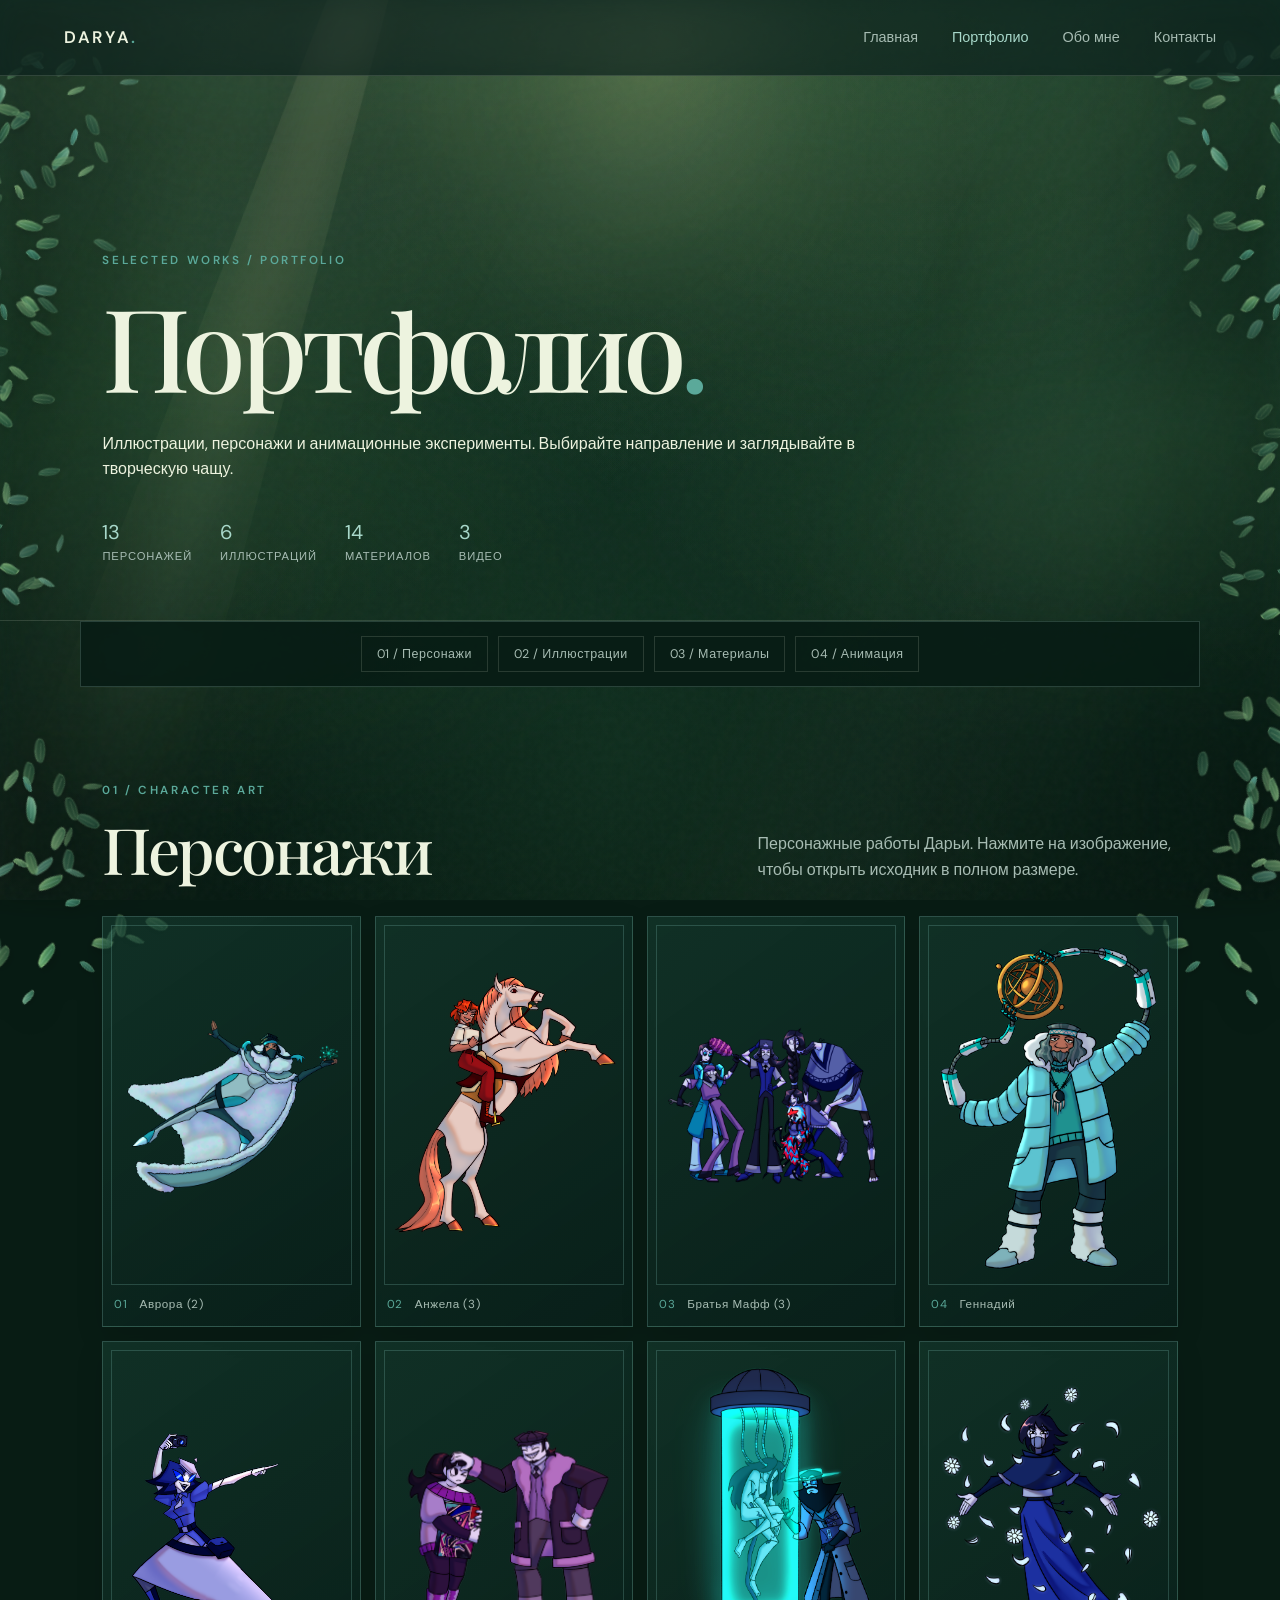
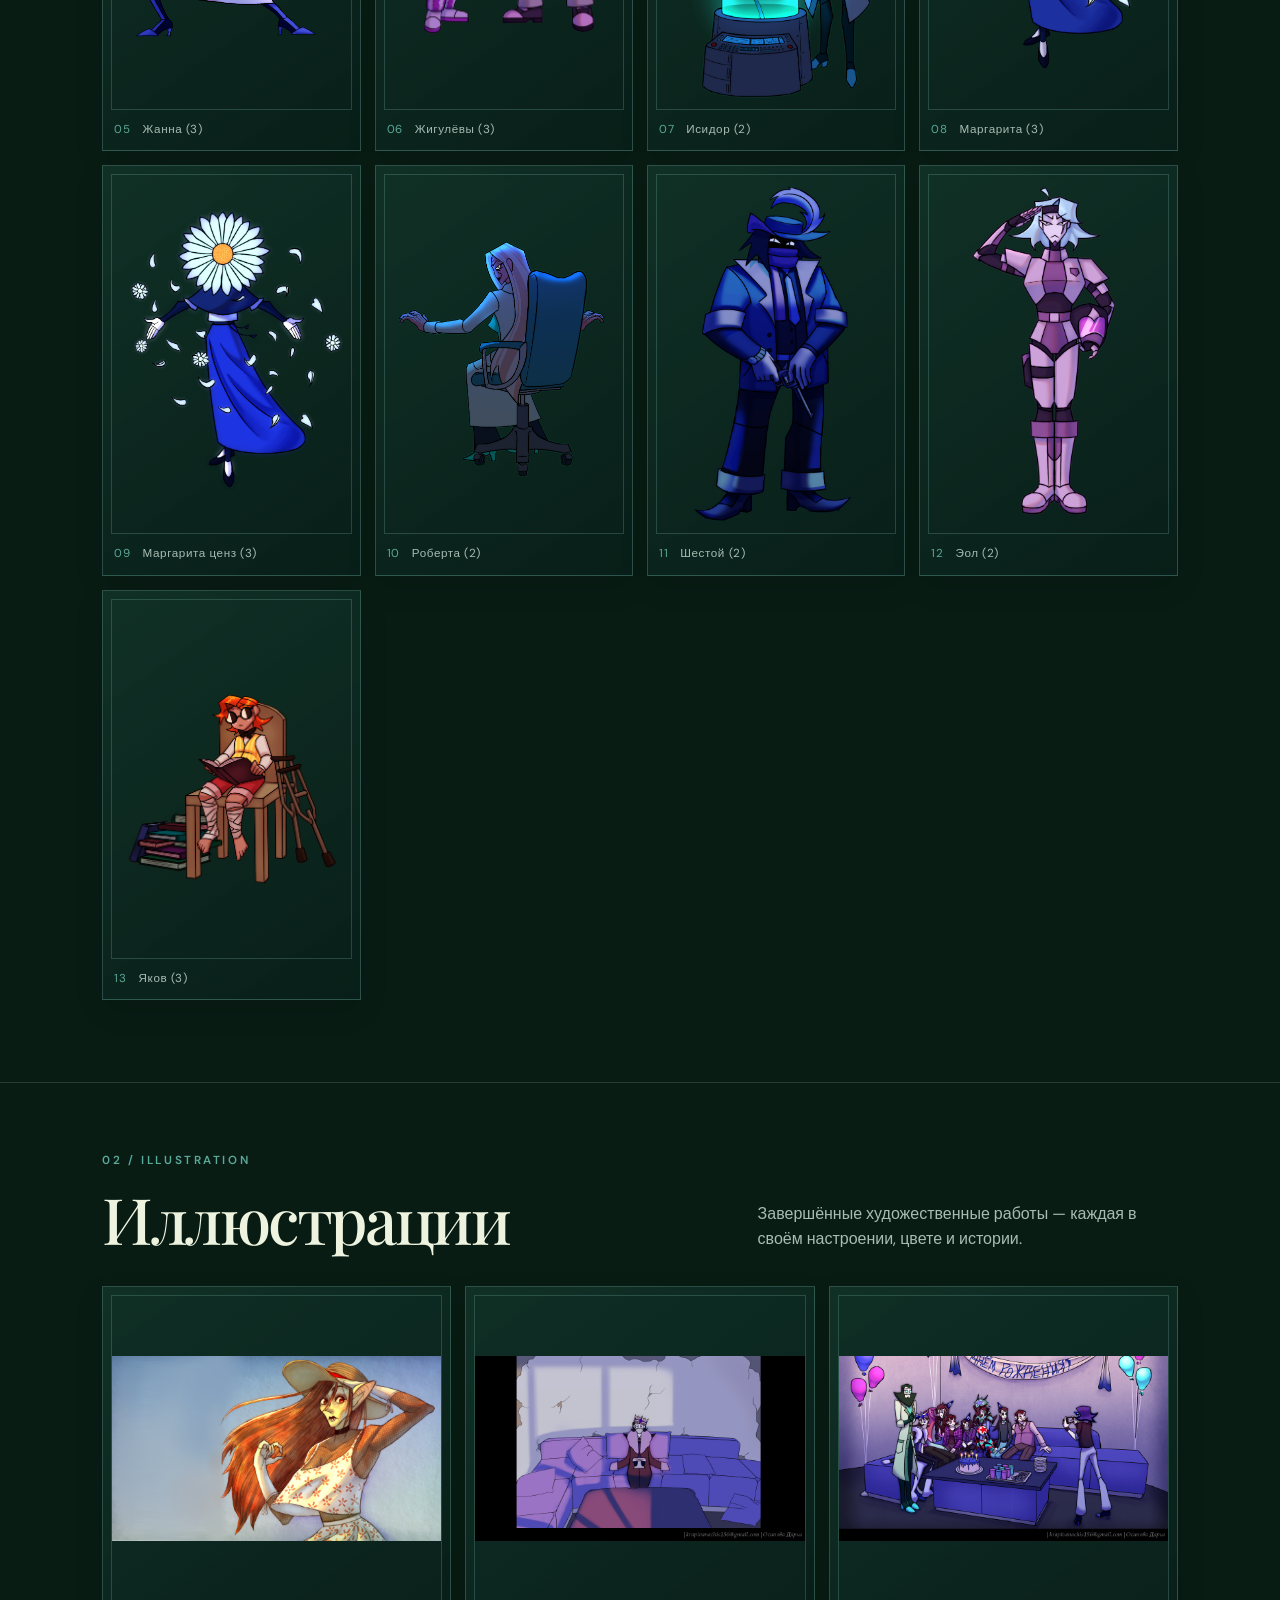
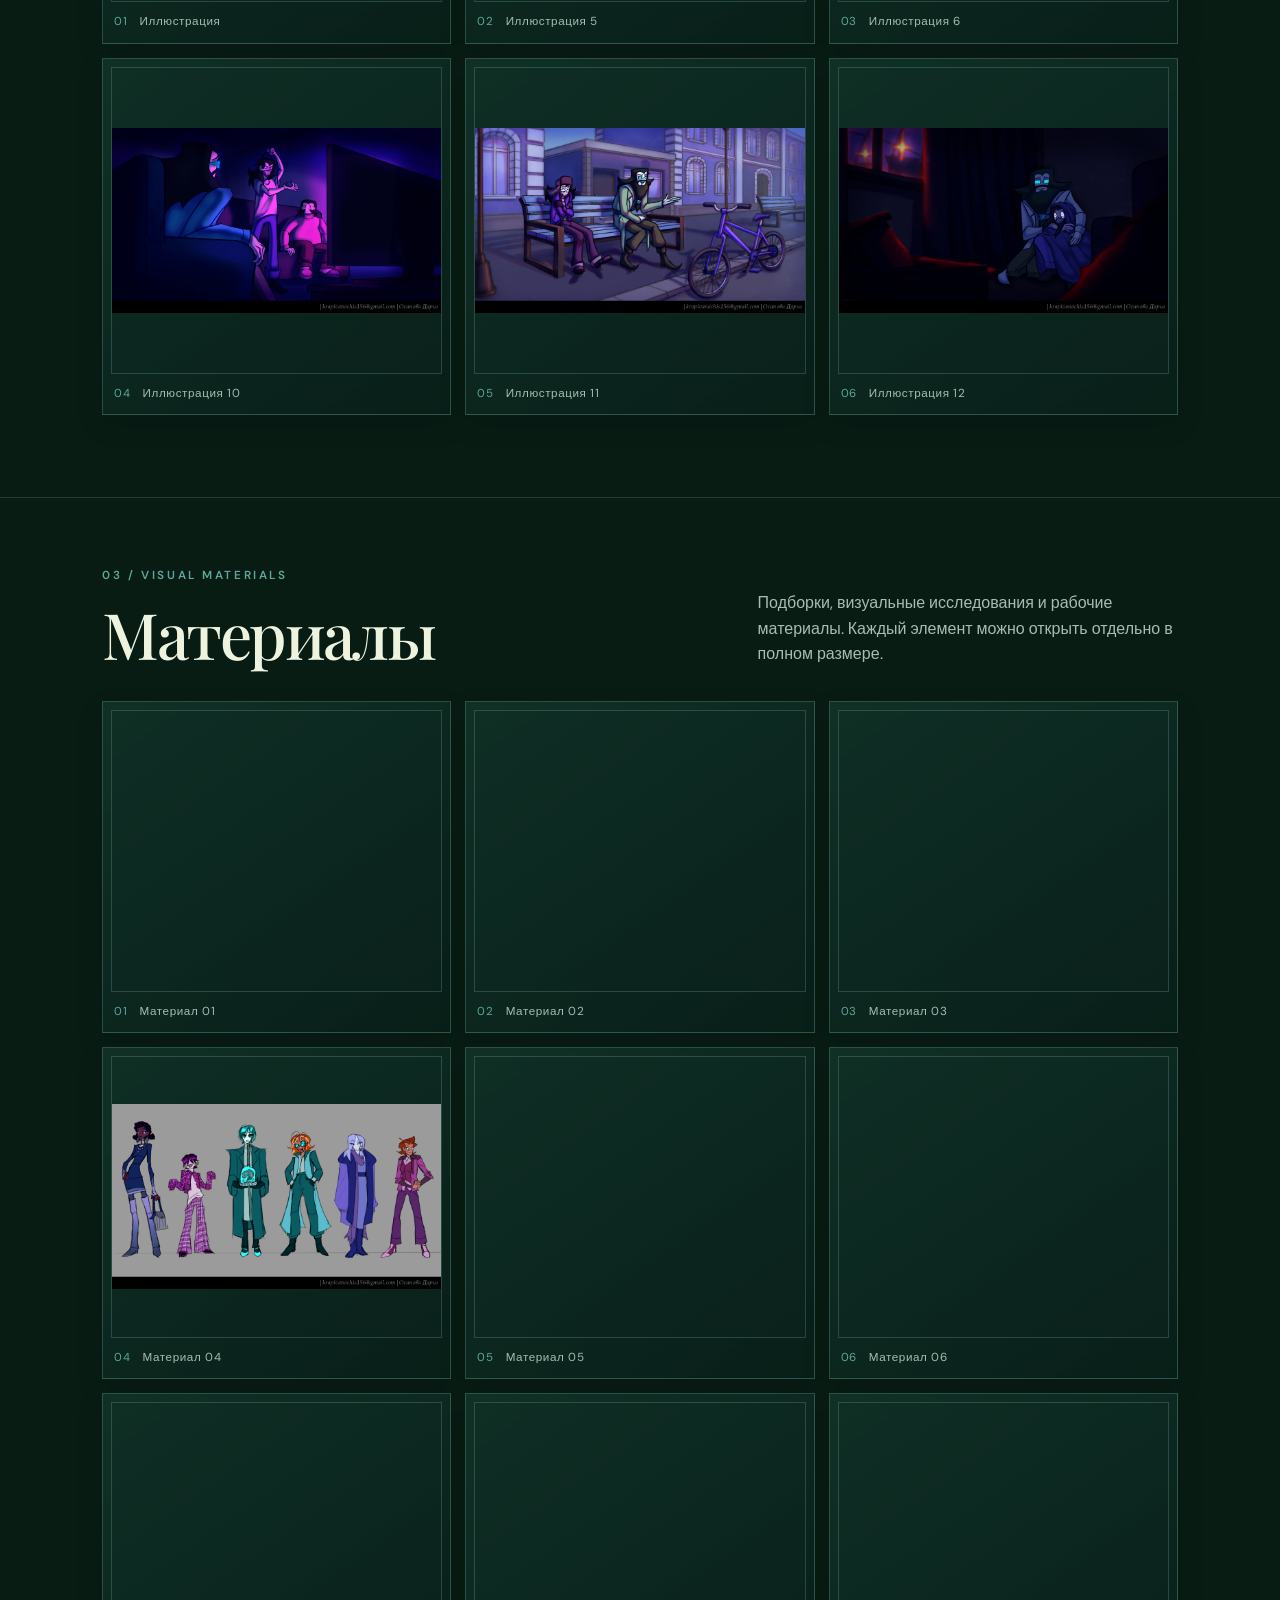
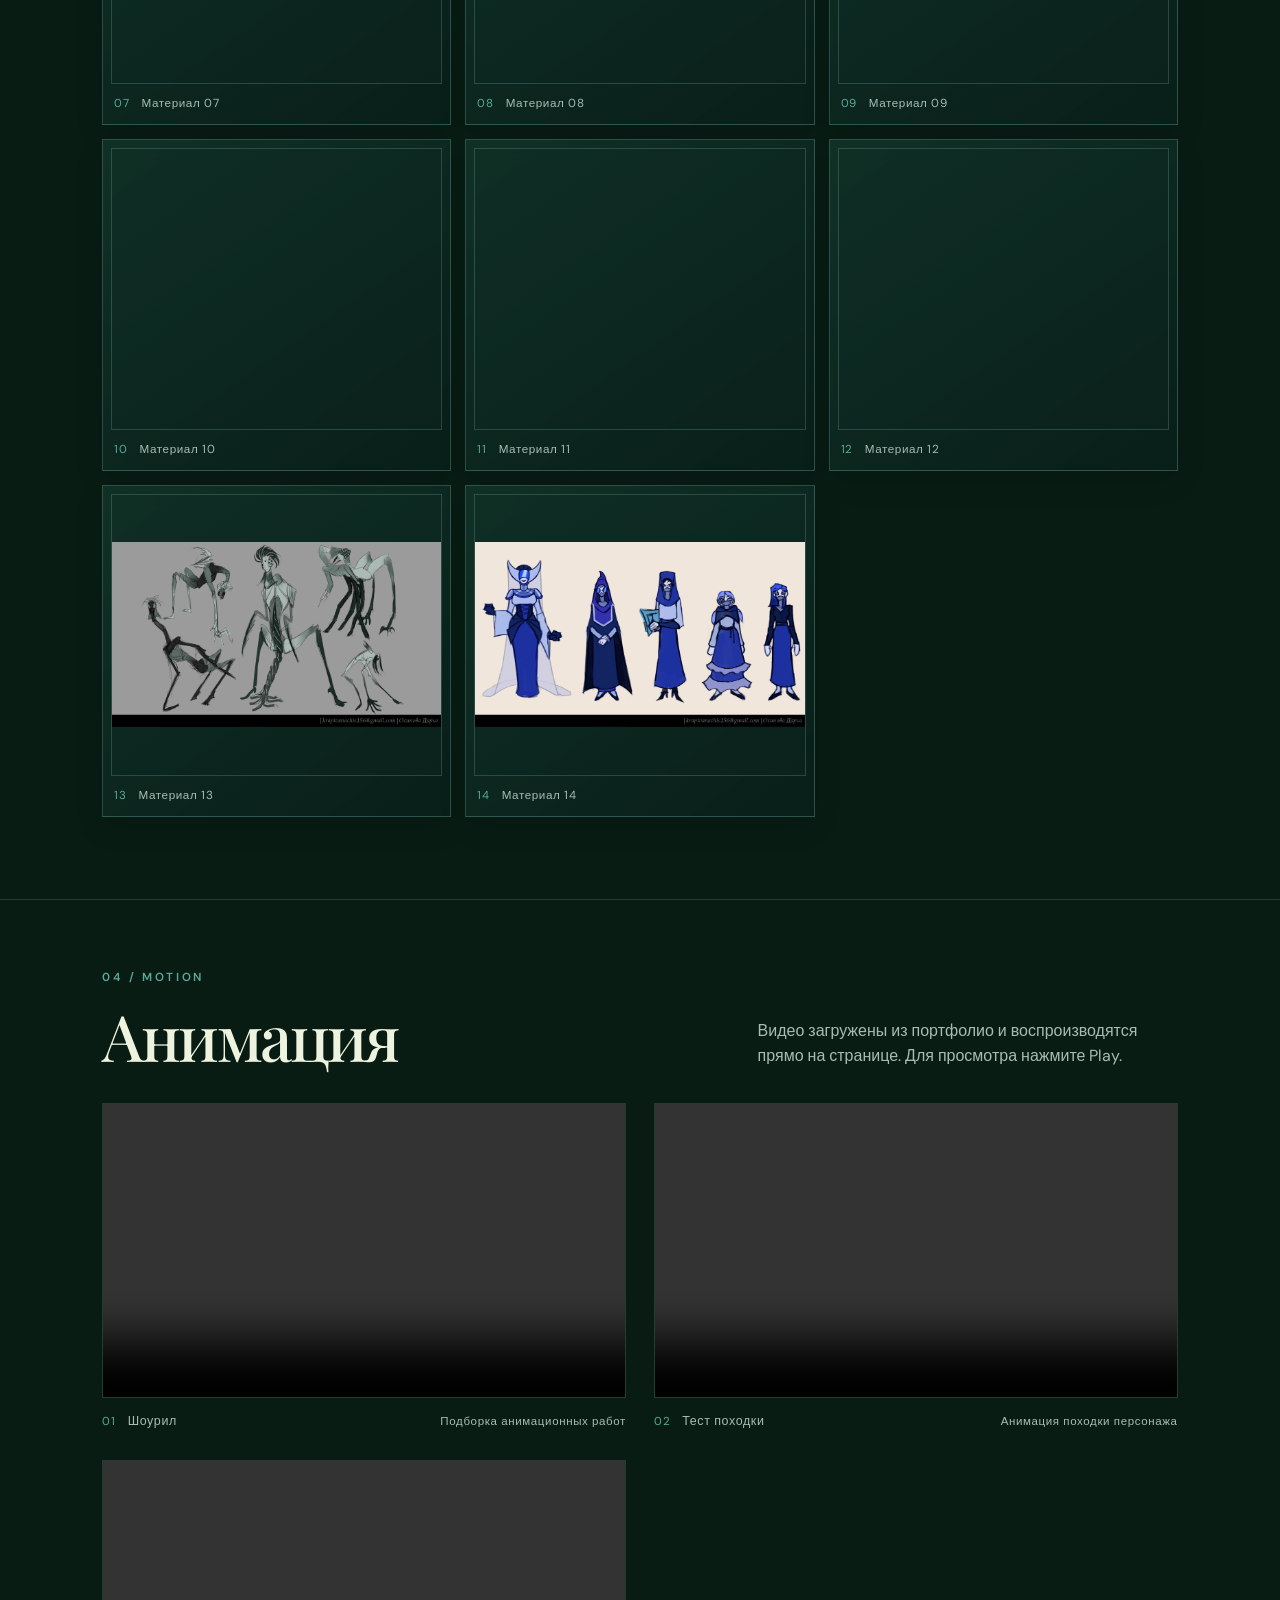
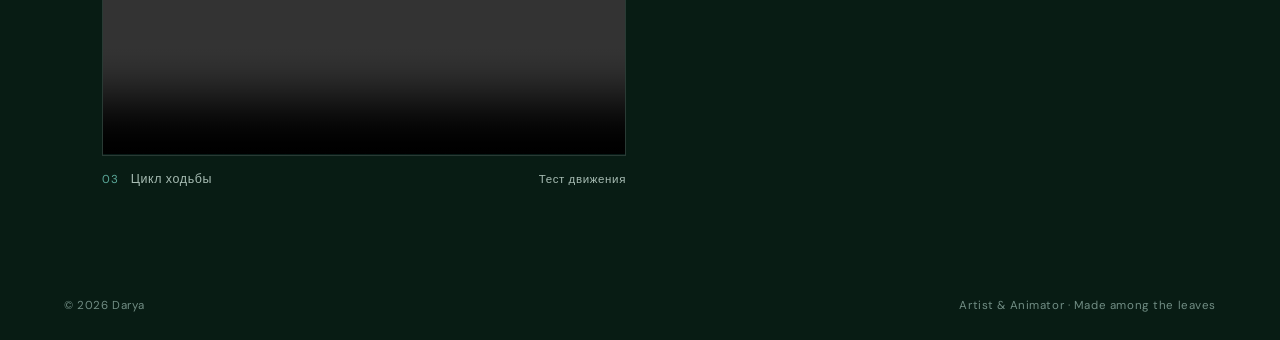
==== commit b22c35d1: "Add atmospheric sunlight effects" ====
--- a/portfolio.html
+++ b/portfolio.html
@@ -1,358 +1,375 @@
 <!DOCTYPE html>
+
 <html lang="ru">
 <head>
-  <meta charset="UTF-8">
-  <meta name="viewport" content="width=device-width, initial-scale=1.0">
-  <meta name="description" content="Портфолио Дарьи — иллюстрации, персонажи и анимация.">
-  <title>Портфолио — Дарья</title>
-  <link rel="stylesheet" href="css/style.css">
+<meta charset="utf-8"/>
+<meta content="width=device-width, initial-scale=1.0" name="viewport"/>
+<meta content="Портфолио Дарьи — иллюстрации, персонажи и анимация." name="description"/>
+<title>Портфолио — Дарья</title>
+<link href="css/style.css" rel="stylesheet"/>
 </head>
 <body class="portfolio-page">
-<div class="foliage-cluster foliage-top-left" aria-hidden="true"><i></i><i></i><i></i><i></i><i></i><i></i><i></i><i></i><i></i><i></i><i></i><i></i><i></i><i></i><i></i><i></i><i></i><i></i></div>
-<div class="foliage-cluster foliage-top-right" aria-hidden="true"><i></i><i></i><i></i><i></i><i></i><i></i><i></i><i></i><i></i><i></i><i></i><i></i><i></i><i></i><i></i><i></i><i></i><i></i></div>
-<div class="foliage-cluster foliage-bottom-left" aria-hidden="true"><i></i><i></i><i></i><i></i><i></i><i></i><i></i><i></i><i></i><i></i><i></i><i></i><i></i><i></i><i></i><i></i><i></i><i></i></div>
-<div class="foliage-cluster foliage-bottom-right" aria-hidden="true"><i></i><i></i><i></i><i></i><i></i><i></i><i></i><i></i><i></i><i></i><i></i><i></i><i></i><i></i><i></i><i></i><i></i><i></i></div>
-<div class="foliage-cluster foliage-mid-left" aria-hidden="true"><i></i><i></i><i></i><i></i><i></i><i></i><i></i><i></i><i></i><i></i><i></i><i></i><i></i><i></i><i></i><i></i><i></i><i></i></div>
-<div class="foliage-cluster foliage-mid-right" aria-hidden="true"><i></i><i></i><i></i><i></i><i></i><i></i><i></i><i></i><i></i><i></i><i></i><i></i><i></i><i></i><i></i><i></i><i></i><i></i></div>
+<div aria-hidden="true" class="sun-rays"><span class="sun-ray sun-ray-one"></span><span class="sun-ray sun-ray-two"></span><span class="sun-ray sun-ray-three"></span></div>
+<div aria-hidden="true" class="foliage-cluster foliage-top-left"><i></i><i></i><i></i><i></i><i></i><i></i><i></i><i></i><i></i><i></i><i></i><i></i><i></i><i></i><i></i><i></i><i></i><i></i><i class="extra-leaf"></i><i class="extra-leaf"></i><i class="extra-leaf"></i><i class="extra-leaf"></i><i class="extra-leaf"></i><i class="extra-leaf"></i><i class="extra-leaf"></i><i class="extra-leaf"></i><i class="extra-leaf"></i><i class="extra-leaf"></i></div>
+<div aria-hidden="true" class="foliage-cluster foliage-top-right"><i></i><i></i><i></i><i></i><i></i><i></i><i></i><i></i><i></i><i></i><i></i><i></i><i></i><i></i><i></i><i></i><i></i><i></i><i class="extra-leaf"></i><i class="extra-leaf"></i><i class="extra-leaf"></i><i class="extra-leaf"></i><i class="extra-leaf"></i><i class="extra-leaf"></i><i class="extra-leaf"></i><i class="extra-leaf"></i><i class="extra-leaf"></i><i class="extra-leaf"></i></div>
+<div aria-hidden="true" class="foliage-cluster foliage-bottom-left"><i></i><i></i><i></i><i></i><i></i><i></i><i></i><i></i><i></i><i></i><i></i><i></i><i></i><i></i><i></i><i></i><i></i><i></i><i class="extra-leaf"></i><i class="extra-leaf"></i><i class="extra-leaf"></i><i class="extra-leaf"></i><i class="extra-leaf"></i><i class="extra-leaf"></i><i class="extra-leaf"></i><i class="extra-leaf"></i><i class="extra-leaf"></i><i class="extra-leaf"></i></div>
+<div aria-hidden="true" class="foliage-cluster foliage-bottom-right"><i></i><i></i><i></i><i></i><i></i><i></i><i></i><i></i><i></i><i></i><i></i><i></i><i></i><i></i><i></i><i></i><i></i><i></i><i class="extra-leaf"></i><i class="extra-leaf"></i><i class="extra-leaf"></i><i class="extra-leaf"></i><i class="extra-leaf"></i><i class="extra-leaf"></i><i class="extra-leaf"></i><i class="extra-leaf"></i><i class="extra-leaf"></i><i class="extra-leaf"></i></div>
+<div aria-hidden="true" class="foliage-cluster foliage-mid-left"><i></i><i></i><i></i><i></i><i></i><i></i><i></i><i></i><i></i><i></i><i></i><i></i><i></i><i></i><i></i><i></i><i></i><i></i><i class="extra-leaf"></i><i class="extra-leaf"></i><i class="extra-leaf"></i><i class="extra-leaf"></i><i class="extra-leaf"></i><i class="extra-leaf"></i><i class="extra-leaf"></i><i class="extra-leaf"></i><i class="extra-leaf"></i><i class="extra-leaf"></i></div>
+<div aria-hidden="true" class="foliage-cluster foliage-mid-right"><i></i><i></i><i></i><i></i><i></i><i></i><i></i><i></i><i></i><i></i><i></i><i></i><i></i><i></i><i></i><i></i><i></i><i></i><i class="extra-leaf"></i><i class="extra-leaf"></i><i class="extra-leaf"></i><i class="extra-leaf"></i><i class="extra-leaf"></i><i class="extra-leaf"></i><i class="extra-leaf"></i><i class="extra-leaf"></i><i class="extra-leaf"></i><i class="extra-leaf"></i></div>
 <header class="site-header">
-  <a class="logo" href="index.html">DARYA<span>.</span></a>
-  <button class="menu-toggle" aria-label="Открыть меню" aria-expanded="false"><span></span><span></span><span></span></button>
-  <nav class="navigation">
-    <a href="index.html">Главная</a><a class="active" href="portfolio.html">Портфолио</a>
-        <a href="index.html#about">Обо мне</a><a href="index.html#contact">Контакты</a>
-  </nav>
+<a class="logo" href="index.html">DARYA<span>.</span></a>
+<button aria-expanded="false" aria-label="Открыть меню" class="menu-toggle"><span></span><span></span><span></span></button>
+<nav class="navigation">
+<a href="index.html">Главная</a><a class="active" href="portfolio.html">Портфолио</a>
+<a href="index.html#about">Обо мне</a><a href="index.html#contact">Контакты</a>
+</nav>
 </header>
 <main>
-  <section class="page-intro portfolio-intro">
-    <p class="eyebrow">SELECTED WORKS / PORTFOLIO</p>
-    <h1>Портфолио<span class="title-dot">.</span></h1>
-    <p>Иллюстрации, персонажи и анимационные эксперименты. Выбирайте направление и заглядывайте в творческую чащу.</p>
-    <div class="portfolio-stats"><span>13 <small>персонажей</small></span><span>20 <small>иллюстраций</small></span><span>3 <small>видео</small></span></div>
-  </section>
-  <nav class="portfolio-anchor" aria-label="Подразделы портфолио">
-    <a href="#characters">01 / Персонажи</a><a href="#illustrations">02 / Иллюстрации</a><a href="#references">03 / Материалы</a><a href="#animation">04 / Анимация</a>
-  </nav>
-  <section class="portfolio-showcase" id="characters">
-    <div class="portfolio-heading"><div><p class="eyebrow">01 / CHARACTER ART</p><h2>Персонажи</h2></div><p>Персонажные работы Дарьи. Нажмите на изображение, чтобы открыть исходник в полном размере.</p></div>
-    <div class="character-grid real-gallery"><figure class="art-card transparent-card">
-  <a class="art-open" href="portfolio/Аврора (2).png" target="_blank" rel="noopener" aria-label="Открыть работу: Аврора (2)">
-    <div class="art-frame transparent-art-frame">
-      <img loading="lazy" src="portfolio/Аврора (2).png" alt="Аврора (2)" />
-      <span class="open-hint">Открыть ↗</span>
-    </div>
-  </a>
-  <figcaption><span>01</span> Аврора (2)</figcaption>
-</figure>
-<figure class="art-card transparent-card">
-  <a class="art-open" href="portfolio/Анжела (3).png" target="_blank" rel="noopener" aria-label="Открыть работу: Анжела (3)">
-    <div class="art-frame transparent-art-frame">
-      <img loading="lazy" src="portfolio/Анжела (3).png" alt="Анжела (3)" />
-      <span class="open-hint">Открыть ↗</span>
-    </div>
-  </a>
-  <figcaption><span>02</span> Анжела (3)</figcaption>
-</figure>
-<figure class="art-card transparent-card">
-  <a class="art-open" href="portfolio/Братья Мафф (3).png" target="_blank" rel="noopener" aria-label="Открыть работу: Братья Мафф (3)">
-    <div class="art-frame transparent-art-frame">
-      <img loading="lazy" src="portfolio/Братья Мафф (3).png" alt="Братья Мафф (3)" />
-      <span class="open-hint">Открыть ↗</span>
-    </div>
-  </a>
-  <figcaption><span>03</span> Братья Мафф (3)</figcaption>
-</figure>
-<figure class="art-card transparent-card">
-  <a class="art-open" href="portfolio/Геннадий.png" target="_blank" rel="noopener" aria-label="Открыть работу: Геннадий">
-    <div class="art-frame transparent-art-frame">
-      <img loading="lazy" src="portfolio/Геннадий.png" alt="Геннадий" />
-      <span class="open-hint">Открыть ↗</span>
-    </div>
-  </a>
-  <figcaption><span>04</span> Геннадий</figcaption>
-</figure>
-<figure class="art-card transparent-card">
-  <a class="art-open" href="portfolio/Жанна (3).png" target="_blank" rel="noopener" aria-label="Открыть работу: Жанна (3)">
-    <div class="art-frame transparent-art-frame">
-      <img loading="lazy" src="portfolio/Жанна (3).png" alt="Жанна (3)" />
-      <span class="open-hint">Открыть ↗</span>
-    </div>
-  </a>
-  <figcaption><span>05</span> Жанна (3)</figcaption>
-</figure>
-<figure class="art-card transparent-card">
-  <a class="art-open" href="portfolio/Жигулёвы (3).png" target="_blank" rel="noopener" aria-label="Открыть работу: Жигулёвы (3)">
-    <div class="art-frame transparent-art-frame">
-      <img loading="lazy" src="portfolio/Жигулёвы (3).png" alt="Жигулёвы (3)" />
-      <span class="open-hint">Открыть ↗</span>
-    </div>
-  </a>
-  <figcaption><span>06</span> Жигулёвы (3)</figcaption>
-</figure>
-<figure class="art-card transparent-card">
-  <a class="art-open" href="portfolio/Исидор (2).png" target="_blank" rel="noopener" aria-label="Открыть работу: Исидор (2)">
-    <div class="art-frame transparent-art-frame">
-      <img loading="lazy" src="portfolio/Исидор (2).png" alt="Исидор (2)" />
-      <span class="open-hint">Открыть ↗</span>
-    </div>
-  </a>
-  <figcaption><span>07</span> Исидор (2)</figcaption>
-</figure>
-<figure class="art-card transparent-card">
-  <a class="art-open" href="portfolio/Маргарита (3).png" target="_blank" rel="noopener" aria-label="Открыть работу: Маргарита (3)">
-    <div class="art-frame transparent-art-frame">
-      <img loading="lazy" src="portfolio/Маргарита (3).png" alt="Маргарита (3)" />
-      <span class="open-hint">Открыть ↗</span>
-    </div>
-  </a>
-  <figcaption><span>08</span> Маргарита (3)</figcaption>
-</figure>
-<figure class="art-card transparent-card">
-  <a class="art-open" href="portfolio/Маргарита ценз (3).png" target="_blank" rel="noopener" aria-label="Открыть работу: Маргарита ценз (3)">
-    <div class="art-frame transparent-art-frame">
-      <img loading="lazy" src="portfolio/Маргарита ценз (3).png" alt="Маргарита ценз (3)" />
-      <span class="open-hint">Открыть ↗</span>
-    </div>
-  </a>
-  <figcaption><span>09</span> Маргарита ценз (3)</figcaption>
-</figure>
-<figure class="art-card transparent-card">
-  <a class="art-open" href="portfolio/Роберта (2).png" target="_blank" rel="noopener" aria-label="Открыть работу: Роберта (2)">
-    <div class="art-frame transparent-art-frame">
-      <img loading="lazy" src="portfolio/Роберта (2).png" alt="Роберта (2)" />
-      <span class="open-hint">Открыть ↗</span>
-    </div>
-  </a>
-  <figcaption><span>10</span> Роберта (2)</figcaption>
-</figure>
-<figure class="art-card transparent-card">
-  <a class="art-open" href="portfolio/Шестой (2).png" target="_blank" rel="noopener" aria-label="Открыть работу: Шестой (2)">
-    <div class="art-frame transparent-art-frame">
-      <img loading="lazy" src="portfolio/Шестой (2).png" alt="Шестой (2)" />
-      <span class="open-hint">Открыть ↗</span>
-    </div>
-  </a>
-  <figcaption><span>11</span> Шестой (2)</figcaption>
-</figure>
-<figure class="art-card transparent-card">
-  <a class="art-open" href="portfolio/Эол (2).png" target="_blank" rel="noopener" aria-label="Открыть работу: Эол (2)">
-    <div class="art-frame transparent-art-frame">
-      <img loading="lazy" src="portfolio/Эол (2).png" alt="Эол (2)" />
-      <span class="open-hint">Открыть ↗</span>
-    </div>
-  </a>
-  <figcaption><span>12</span> Эол (2)</figcaption>
-</figure>
-<figure class="art-card transparent-card">
-  <a class="art-open" href="portfolio/Яков (3).png" target="_blank" rel="noopener" aria-label="Открыть работу: Яков (3)">
-    <div class="art-frame transparent-art-frame">
-      <img loading="lazy" src="portfolio/Яков (3).png" alt="Яков (3)" />
-      <span class="open-hint">Открыть ↗</span>
-    </div>
-  </a>
-  <figcaption><span>13</span> Яков (3)</figcaption>
+<section class="page-intro portfolio-intro">
+<p class="eyebrow">SELECTED WORKS / PORTFOLIO</p>
+<h1>Портфолио<span class="title-dot">.</span></h1>
+<p>Иллюстрации, персонажи и анимационные эксперименты. Выбирайте направление и заглядывайте в творческую чащу.</p>
+<div class="portfolio-stats"><span>13 <small>персонажей</small></span><span>6 <small>иллюстраций</small></span><span>14 <small>материалов</small></span><span>3 <small>видео</small></span></div>
+</section>
+<nav aria-label="Подразделы портфолио" class="portfolio-anchor">
+<a href="#characters">01 / Персонажи</a><a href="#illustrations">02 / Иллюстрации</a><a href="#references">03 / Материалы</a><a href="#animation">04 / Анимация</a>
+</nav>
+<section class="portfolio-showcase" id="characters">
+<div class="portfolio-heading"><div><p class="eyebrow">01 / CHARACTER ART</p><h2>Персонажи</h2></div><p>Персонажные работы Дарьи. Нажмите на изображение, чтобы открыть исходник в полном размере.</p></div>
+<div class="character-grid real-gallery"><figure class="art-card transparent-card">
+<a aria-label="Открыть работу: Аврора (2)" class="art-open" href="portfolio/characters/Аврора (2).png" rel="noopener" target="_blank">
+<div class="art-frame transparent-art-frame">
+<img alt="Аврора (2)" loading="lazy" src="portfolio/characters/Аврора (2).png"/>
+<span class="open-hint">Открыть ↗</span>
+</div>
+</a>
+<figcaption><span>01</span> Аврора (2)</figcaption>
+</figure>
+<figure class="art-card transparent-card">
+<a aria-label="Открыть работу: Анжела (3)" class="art-open" href="portfolio/characters/Анжела (3).png" rel="noopener" target="_blank">
+<div class="art-frame transparent-art-frame">
+<img alt="Анжела (3)" loading="lazy" src="portfolio/characters/Анжела (3).png"/>
+<span class="open-hint">Открыть ↗</span>
+</div>
+</a>
+<figcaption><span>02</span> Анжела (3)</figcaption>
+</figure>
+<figure class="art-card transparent-card">
+<a aria-label="Открыть работу: Братья Мафф (3)" class="art-open" href="portfolio/characters/Братья Мафф (3).png" rel="noopener" target="_blank">
+<div class="art-frame transparent-art-frame">
+<img alt="Братья Мафф (3)" loading="lazy" src="portfolio/characters/Братья Мафф (3).png"/>
+<span class="open-hint">Открыть ↗</span>
+</div>
+</a>
+<figcaption><span>03</span> Братья Мафф (3)</figcaption>
+</figure>
+<figure class="art-card transparent-card">
+<a aria-label="Открыть работу: Геннадий" class="art-open" href="portfolio/characters/Геннадий.png" rel="noopener" target="_blank">
+<div class="art-frame transparent-art-frame">
+<img alt="Геннадий" loading="lazy" src="portfolio/characters/Геннадий.png"/>
+<span class="open-hint">Открыть ↗</span>
+</div>
+</a>
+<figcaption><span>04</span> Геннадий</figcaption>
+</figure>
+<figure class="art-card transparent-card">
+<a aria-label="Открыть работу: Жанна (3)" class="art-open" href="portfolio/characters/Жанна (3).png" rel="noopener" target="_blank">
+<div class="art-frame transparent-art-frame">
+<img alt="Жанна (3)" loading="lazy" src="portfolio/characters/Жанна (3).png"/>
+<span class="open-hint">Открыть ↗</span>
+</div>
+</a>
+<figcaption><span>05</span> Жанна (3)</figcaption>
+</figure>
+<figure class="art-card transparent-card">
+<a aria-label="Открыть работу: Жигулёвы (3)" class="art-open" href="portfolio/characters/Жигулёвы (3).png" rel="noopener" target="_blank">
+<div class="art-frame transparent-art-frame">
+<img alt="Жигулёвы (3)" loading="lazy" src="portfolio/characters/Жигулёвы (3).png"/>
+<span class="open-hint">Открыть ↗</span>
+</div>
+</a>
+<figcaption><span>06</span> Жигулёвы (3)</figcaption>
+</figure>
+<figure class="art-card transparent-card">
+<a aria-label="Открыть работу: Исидор (2)" class="art-open" href="portfolio/characters/Исидор (2).png" rel="noopener" target="_blank">
+<div class="art-frame transparent-art-frame">
+<img alt="Исидор (2)" loading="lazy" src="portfolio/characters/Исидор (2).png"/>
+<span class="open-hint">Открыть ↗</span>
+</div>
+</a>
+<figcaption><span>07</span> Исидор (2)</figcaption>
+</figure>
+<figure class="art-card transparent-card">
+<a aria-label="Открыть работу: Маргарита (3)" class="art-open" href="portfolio/characters/Маргарита (3).png" rel="noopener" target="_blank">
+<div class="art-frame transparent-art-frame">
+<img alt="Маргарита (3)" loading="lazy" src="portfolio/characters/Маргарита (3).png"/>
+<span class="open-hint">Открыть ↗</span>
+</div>
+</a>
+<figcaption><span>08</span> Маргарита (3)</figcaption>
+</figure>
+<figure class="art-card transparent-card">
+<a aria-label="Открыть работу: Маргарита ценз (3)" class="art-open" href="portfolio/characters/Маргарита ценз (3).png" rel="noopener" target="_blank">
+<div class="art-frame transparent-art-frame">
+<img alt="Маргарита ценз (3)" loading="lazy" src="portfolio/characters/Маргарита ценз (3).png"/>
+<span class="open-hint">Открыть ↗</span>
+</div>
+</a>
+<figcaption><span>09</span> Маргарита ценз (3)</figcaption>
+</figure>
+<figure class="art-card transparent-card">
+<a aria-label="Открыть работу: Роберта (2)" class="art-open" href="portfolio/characters/Роберта (2).png" rel="noopener" target="_blank">
+<div class="art-frame transparent-art-frame">
+<img alt="Роберта (2)" loading="lazy" src="portfolio/characters/Роберта (2).png"/>
+<span class="open-hint">Открыть ↗</span>
+</div>
+</a>
+<figcaption><span>10</span> Роберта (2)</figcaption>
+</figure>
+<figure class="art-card transparent-card">
+<a aria-label="Открыть работу: Шестой (2)" class="art-open" href="portfolio/characters/Шестой (2).png" rel="noopener" target="_blank">
+<div class="art-frame transparent-art-frame">
+<img alt="Шестой (2)" loading="lazy" src="portfolio/characters/Шестой (2).png"/>
+<span class="open-hint">Открыть ↗</span>
+</div>
+</a>
+<figcaption><span>11</span> Шестой (2)</figcaption>
+</figure>
+<figure class="art-card transparent-card">
+<a aria-label="Открыть работу: Эол (2)" class="art-open" href="portfolio/characters/Эол (2).png" rel="noopener" target="_blank">
+<div class="art-frame transparent-art-frame">
+<img alt="Эол (2)" loading="lazy" src="portfolio/characters/Эол (2).png"/>
+<span class="open-hint">Открыть ↗</span>
+</div>
+</a>
+<figcaption><span>12</span> Эол (2)</figcaption>
+</figure>
+<figure class="art-card transparent-card">
+<a aria-label="Открыть работу: Яков (3)" class="art-open" href="portfolio/characters/Яков (3).png" rel="noopener" target="_blank">
+<div class="art-frame transparent-art-frame">
+<img alt="Яков (3)" loading="lazy" src="portfolio/characters/Яков (3).png"/>
+<span class="open-hint">Открыть ↗</span>
+</div>
+</a>
+<figcaption><span>13</span> Яков (3)</figcaption>
 </figure></div>
-  </section>
-  <section class="portfolio-showcase" id="illustrations">
-    <div class="portfolio-heading"><div><p class="eyebrow">02 / ILLUSTRATION</p><h2>Иллюстрации</h2></div><p>Завершённые художественные работы — каждая в своём настроении, цвете и истории.</p></div>
-    <div class="illustration-grid real-gallery"><figure class="art-card illustration-card">
-  <a class="art-open" href="portfolio/Illustration.png" target="_blank" rel="noopener" aria-label="Открыть работу: Иллюстрация ">
-    <div class="art-frame ">
-      <img loading="lazy" src="portfolio/Illustration.png" alt="Иллюстрация " />
-      <span class="open-hint">Открыть ↗</span>
-    </div>
-  </a>
-  <figcaption><span>01</span> Иллюстрация </figcaption>
-</figure>
-<figure class="art-card illustration-card">
-  <a class="art-open" href="portfolio/Illustration2.png" target="_blank" rel="noopener" aria-label="Открыть работу: Иллюстрация 2">
-    <div class="art-frame ">
-      <img loading="lazy" src="portfolio/Illustration2.png" alt="Иллюстрация 2" />
-      <span class="open-hint">Открыть ↗</span>
-    </div>
-  </a>
-  <figcaption><span>02</span> Иллюстрация 2</figcaption>
-</figure>
-<figure class="art-card illustration-card">
-  <a class="art-open" href="portfolio/Illustration3.png" target="_blank" rel="noopener" aria-label="Открыть работу: Иллюстрация 3">
-    <div class="art-frame ">
-      <img loading="lazy" src="portfolio/Illustration3.png" alt="Иллюстрация 3" />
-      <span class="open-hint">Открыть ↗</span>
-    </div>
-  </a>
-  <figcaption><span>03</span> Иллюстрация 3</figcaption>
-</figure>
-<figure class="art-card illustration-card">
-  <a class="art-open" href="portfolio/Illustration4.png" target="_blank" rel="noopener" aria-label="Открыть работу: Иллюстрация 4">
-    <div class="art-frame ">
-      <img loading="lazy" src="portfolio/Illustration4.png" alt="Иллюстрация 4" />
-      <span class="open-hint">Открыть ↗</span>
-    </div>
-  </a>
-  <figcaption><span>04</span> Иллюстрация 4</figcaption>
-</figure>
-<figure class="art-card illustration-card">
-  <a class="art-open" href="portfolio/Illustration5.png" target="_blank" rel="noopener" aria-label="Открыть работу: Иллюстрация 5">
-    <div class="art-frame ">
-      <img loading="lazy" src="portfolio/Illustration5.png" alt="Иллюстрация 5" />
-      <span class="open-hint">Открыть ↗</span>
-    </div>
-  </a>
-  <figcaption><span>05</span> Иллюстрация 5</figcaption>
-</figure>
-<figure class="art-card illustration-card">
-  <a class="art-open" href="portfolio/Illustration6.png" target="_blank" rel="noopener" aria-label="Открыть работу: Иллюстрация 6">
-    <div class="art-frame ">
-      <img loading="lazy" src="portfolio/Illustration6.png" alt="Иллюстрация 6" />
-      <span class="open-hint">Открыть ↗</span>
-    </div>
-  </a>
-  <figcaption><span>06</span> Иллюстрация 6</figcaption>
-</figure>
-<figure class="art-card illustration-card">
-  <a class="art-open" href="portfolio/Illustration7.png" target="_blank" rel="noopener" aria-label="Открыть работу: Иллюстрация 7">
-    <div class="art-frame ">
-      <img loading="lazy" src="portfolio/Illustration7.png" alt="Иллюстрация 7" />
-      <span class="open-hint">Открыть ↗</span>
-    </div>
-  </a>
-  <figcaption><span>07</span> Иллюстрация 7</figcaption>
-</figure>
-<figure class="art-card illustration-card">
-  <a class="art-open" href="portfolio/Illustration8.png" target="_blank" rel="noopener" aria-label="Открыть работу: Иллюстрация 8">
-    <div class="art-frame ">
-      <img loading="lazy" src="portfolio/Illustration8.png" alt="Иллюстрация 8" />
-      <span class="open-hint">Открыть ↗</span>
-    </div>
-  </a>
-  <figcaption><span>08</span> Иллюстрация 8</figcaption>
-</figure>
-<figure class="art-card illustration-card">
-  <a class="art-open" href="portfolio/Illustration9.png" target="_blank" rel="noopener" aria-label="Открыть работу: Иллюстрация 9">
-    <div class="art-frame ">
-      <img loading="lazy" src="portfolio/Illustration9.png" alt="Иллюстрация 9" />
-      <span class="open-hint">Открыть ↗</span>
-    </div>
-  </a>
-  <figcaption><span>09</span> Иллюстрация 9</figcaption>
-</figure>
-<figure class="art-card illustration-card">
-  <a class="art-open" href="portfolio/Illustration10.png" target="_blank" rel="noopener" aria-label="Открыть работу: Иллюстрация 10">
-    <div class="art-frame ">
-      <img loading="lazy" src="portfolio/Illustration10.png" alt="Иллюстрация 10" />
-      <span class="open-hint">Открыть ↗</span>
-    </div>
-  </a>
-  <figcaption><span>10</span> Иллюстрация 10</figcaption>
-</figure>
-<figure class="art-card illustration-card">
-  <a class="art-open" href="portfolio/Illustration11.png" target="_blank" rel="noopener" aria-label="Открыть работу: Иллюстрация 11">
-    <div class="art-frame ">
-      <img loading="lazy" src="portfolio/Illustration11.png" alt="Иллюстрация 11" />
-      <span class="open-hint">Открыть ↗</span>
-    </div>
-  </a>
-  <figcaption><span>11</span> Иллюстрация 11</figcaption>
-</figure>
-<figure class="art-card illustration-card">
-  <a class="art-open" href="portfolio/Illustration12.png" target="_blank" rel="noopener" aria-label="Открыть работу: Иллюстрация 12">
-    <div class="art-frame ">
-      <img loading="lazy" src="portfolio/Illustration12.png" alt="Иллюстрация 12" />
-      <span class="open-hint">Открыть ↗</span>
-    </div>
-  </a>
-  <figcaption><span>12</span> Иллюстрация 12</figcaption>
-</figure>
-<figure class="art-card illustration-card">
-  <a class="art-open" href="portfolio/Illustration13.png" target="_blank" rel="noopener" aria-label="Открыть работу: Иллюстрация 13">
-    <div class="art-frame ">
-      <img loading="lazy" src="portfolio/Illustration13.png" alt="Иллюстрация 13" />
-      <span class="open-hint">Открыть ↗</span>
-    </div>
-  </a>
-  <figcaption><span>13</span> Иллюстрация 13</figcaption>
-</figure>
-<figure class="art-card illustration-card">
-  <a class="art-open" href="portfolio/Illustration14.png" target="_blank" rel="noopener" aria-label="Открыть работу: Иллюстрация 14">
-    <div class="art-frame ">
-      <img loading="lazy" src="portfolio/Illustration14.png" alt="Иллюстрация 14" />
-      <span class="open-hint">Открыть ↗</span>
-    </div>
-  </a>
-  <figcaption><span>14</span> Иллюстрация 14</figcaption>
-</figure>
-<figure class="art-card illustration-card">
-  <a class="art-open" href="portfolio/Illustration15.png" target="_blank" rel="noopener" aria-label="Открыть работу: Иллюстрация 15">
-    <div class="art-frame ">
-      <img loading="lazy" src="portfolio/Illustration15.png" alt="Иллюстрация 15" />
-      <span class="open-hint">Открыть ↗</span>
-    </div>
-  </a>
-  <figcaption><span>15</span> Иллюстрация 15</figcaption>
-</figure>
-<figure class="art-card illustration-card">
-  <a class="art-open" href="portfolio/Illustration16.png" target="_blank" rel="noopener" aria-label="Открыть работу: Иллюстрация 16">
-    <div class="art-frame ">
-      <img loading="lazy" src="portfolio/Illustration16.png" alt="Иллюстрация 16" />
-      <span class="open-hint">Открыть ↗</span>
-    </div>
-  </a>
-  <figcaption><span>16</span> Иллюстрация 16</figcaption>
-</figure>
-<figure class="art-card illustration-card">
-  <a class="art-open" href="portfolio/Illustration17.png" target="_blank" rel="noopener" aria-label="Открыть работу: Иллюстрация 17">
-    <div class="art-frame ">
-      <img loading="lazy" src="portfolio/Illustration17.png" alt="Иллюстрация 17" />
-      <span class="open-hint">Открыть ↗</span>
-    </div>
-  </a>
-  <figcaption><span>17</span> Иллюстрация 17</figcaption>
-</figure>
-<figure class="art-card illustration-card">
-  <a class="art-open" href="portfolio/Illustration18.png" target="_blank" rel="noopener" aria-label="Открыть работу: Иллюстрация 18">
-    <div class="art-frame ">
-      <img loading="lazy" src="portfolio/Illustration18.png" alt="Иллюстрация 18" />
-      <span class="open-hint">Открыть ↗</span>
-    </div>
-  </a>
-  <figcaption><span>18</span> Иллюстрация 18</figcaption>
-</figure>
-<figure class="art-card illustration-card">
-  <a class="art-open" href="portfolio/Illustration19.png" target="_blank" rel="noopener" aria-label="Открыть работу: Иллюстрация 19">
-    <div class="art-frame ">
-      <img loading="lazy" src="portfolio/Illustration19.png" alt="Иллюстрация 19" />
-      <span class="open-hint">Открыть ↗</span>
-    </div>
-  </a>
-  <figcaption><span>19</span> Иллюстрация 19</figcaption>
-</figure>
-<figure class="art-card illustration-card">
-  <a class="art-open" href="portfolio/Illustration20.png" target="_blank" rel="noopener" aria-label="Открыть работу: Иллюстрация 20">
-    <div class="art-frame ">
-      <img loading="lazy" src="portfolio/Illustration20.png" alt="Иллюстрация 20" />
-      <span class="open-hint">Открыть ↗</span>
-    </div>
-  </a>
-  <figcaption><span>20</span> Иллюстрация 20</figcaption>
+</section>
+<section class="portfolio-showcase" id="illustrations">
+<div class="portfolio-heading"><div><p class="eyebrow">02 / ILLUSTRATION</p><h2>Иллюстрации</h2></div><p>Завершённые художественные работы — каждая в своём настроении, цвете и истории.</p></div>
+<div class="illustration-grid real-gallery"><figure class="art-card illustration-card">
+<a aria-label="Открыть работу: Иллюстрация " class="art-open" href="portfolio/illustrations/Illustration.png" rel="noopener" target="_blank">
+<div class="art-frame">
+<img alt="Иллюстрация " loading="lazy" src="portfolio/illustrations/Illustration.png"/>
+<span class="open-hint">Открыть ↗</span>
+</div>
+</a>
+<figcaption><span>01</span> Иллюстрация </figcaption>
+</figure>
+
+
+
+<figure class="art-card illustration-card">
+<a aria-label="Открыть работу: Иллюстрация 5" class="art-open" href="portfolio/illustrations/Illustration5.png" rel="noopener" target="_blank">
+<div class="art-frame">
+<img alt="Иллюстрация 5" loading="lazy" src="portfolio/illustrations/Illustration5.png"/>
+<span class="open-hint">Открыть ↗</span>
+</div>
+</a>
+<figcaption><span>02</span> Иллюстрация 5</figcaption>
+</figure>
+<figure class="art-card illustration-card">
+<a aria-label="Открыть работу: Иллюстрация 6" class="art-open" href="portfolio/illustrations/Illustration6.png" rel="noopener" target="_blank">
+<div class="art-frame">
+<img alt="Иллюстрация 6" loading="lazy" src="portfolio/illustrations/Illustration6.png"/>
+<span class="open-hint">Открыть ↗</span>
+</div>
+</a>
+<figcaption><span>03</span> Иллюстрация 6</figcaption>
+</figure>
+
+
+
+<figure class="art-card illustration-card">
+<a aria-label="Открыть работу: Иллюстрация 10" class="art-open" href="portfolio/illustrations/Illustration10.png" rel="noopener" target="_blank">
+<div class="art-frame">
+<img alt="Иллюстрация 10" loading="lazy" src="portfolio/illustrations/Illustration10.png"/>
+<span class="open-hint">Открыть ↗</span>
+</div>
+</a>
+<figcaption><span>04</span> Иллюстрация 10</figcaption>
+</figure>
+<figure class="art-card illustration-card">
+<a aria-label="Открыть работу: Иллюстрация 11" class="art-open" href="portfolio/illustrations/Illustration11.png" rel="noopener" target="_blank">
+<div class="art-frame">
+<img alt="Иллюстрация 11" loading="lazy" src="portfolio/illustrations/Illustration11.png"/>
+<span class="open-hint">Открыть ↗</span>
+</div>
+</a>
+<figcaption><span>05</span> Иллюстрация 11</figcaption>
+</figure>
+<figure class="art-card illustration-card">
+<a aria-label="Открыть работу: Иллюстрация 12" class="art-open" href="portfolio/illustrations/Illustration12.png" rel="noopener" target="_blank">
+<div class="art-frame">
+<img alt="Иллюстрация 12" loading="lazy" src="portfolio/illustrations/Illustration12.png"/>
+<span class="open-hint">Открыть ↗</span>
+</div>
+</a>
+<figcaption><span>06</span> Иллюстрация 12</figcaption>
+</figure>
+
+
+
+
+
+
+
+</div>
+</section>
+<section class="portfolio-showcase" id="references">
+<div class="portfolio-heading"><div><p class="eyebrow">03 / VISUAL MATERIALS</p><h2>Материалы</h2></div><p>Подборки, визуальные исследования и рабочие материалы. Каждый элемент можно открыть отдельно в полном размере.</p></div>
+<div class="materials-grid real-gallery">
+<figure class="art-card illustration-card material-card">
+<a aria-label="Открыть: Материал 01" class="art-open" href="portfolio/materials/Illustration2.png" rel="noopener" target="_blank">
+<div class="art-frame material-art-frame">
+<img alt="Материал 01" decoding="async" loading="lazy" src="portfolio/materials/Illustration2.png"/>
+<span class="open-hint">Открыть ↗</span>
+</div>
+</a>
+<figcaption><span>01</span> Материал 01</figcaption>
+</figure>
+<figure class="art-card illustration-card material-card">
+<a aria-label="Открыть: Материал 02" class="art-open" href="portfolio/materials/Illustration3.png" rel="noopener" target="_blank">
+<div class="art-frame material-art-frame">
+<img alt="Материал 02" decoding="async" loading="lazy" src="portfolio/materials/Illustration3.png"/>
+<span class="open-hint">Открыть ↗</span>
+</div>
+</a>
+<figcaption><span>02</span> Материал 02</figcaption>
+</figure>
+<figure class="art-card illustration-card material-card">
+<a aria-label="Открыть: Материал 03" class="art-open" href="portfolio/materials/Illustration4.png" rel="noopener" target="_blank">
+<div class="art-frame material-art-frame">
+<img alt="Материал 03" decoding="async" loading="lazy" src="portfolio/materials/Illustration4.png"/>
+<span class="open-hint">Открыть ↗</span>
+</div>
+</a>
+<figcaption><span>03</span> Материал 03</figcaption>
+</figure>
+<figure class="art-card illustration-card material-card">
+<a aria-label="Открыть: Материал 04" class="art-open" href="portfolio/materials/Illustration7.png" rel="noopener" target="_blank">
+<div class="art-frame material-art-frame">
+<img alt="Материал 04" decoding="async" loading="lazy" src="portfolio/materials/Illustration7.png"/>
+<span class="open-hint">Открыть ↗</span>
+</div>
+</a>
+<figcaption><span>04</span> Материал 04</figcaption>
+</figure>
+<figure class="art-card illustration-card material-card">
+<a aria-label="Открыть: Материал 05" class="art-open" href="portfolio/materials/Illustration8.png" rel="noopener" target="_blank">
+<div class="art-frame material-art-frame">
+<img alt="Материал 05" decoding="async" loading="lazy" src="portfolio/materials/Illustration8.png"/>
+<span class="open-hint">Открыть ↗</span>
+</div>
+</a>
+<figcaption><span>05</span> Материал 05</figcaption>
+</figure>
+<figure class="art-card illustration-card material-card">
+<a aria-label="Открыть: Материал 06" class="art-open" href="portfolio/materials/Illustration9.png" rel="noopener" target="_blank">
+<div class="art-frame material-art-frame">
+<img alt="Материал 06" decoding="async" loading="lazy" src="portfolio/materials/Illustration9.png"/>
+<span class="open-hint">Открыть ↗</span>
+</div>
+</a>
+<figcaption><span>06</span> Материал 06</figcaption>
+</figure>
+<figure class="art-card illustration-card material-card">
+<a aria-label="Открыть: Материал 07" class="art-open" href="portfolio/materials/Illustration13.png" rel="noopener" target="_blank">
+<div class="art-frame material-art-frame">
+<img alt="Материал 07" decoding="async" loading="lazy" src="portfolio/materials/Illustration13.png"/>
+<span class="open-hint">Открыть ↗</span>
+</div>
+</a>
+<figcaption><span>07</span> Материал 07</figcaption>
+</figure>
+<figure class="art-card illustration-card material-card">
+<a aria-label="Открыть: Материал 08" class="art-open" href="portfolio/materials/Illustration14.png" rel="noopener" target="_blank">
+<div class="art-frame material-art-frame">
+<img alt="Материал 08" decoding="async" loading="lazy" src="portfolio/materials/Illustration14.png"/>
+<span class="open-hint">Открыть ↗</span>
+</div>
+</a>
+<figcaption><span>08</span> Материал 08</figcaption>
+</figure>
+<figure class="art-card illustration-card material-card">
+<a aria-label="Открыть: Материал 09" class="art-open" href="portfolio/materials/Illustration15.png" rel="noopener" target="_blank">
+<div class="art-frame material-art-frame">
+<img alt="Материал 09" decoding="async" loading="lazy" src="portfolio/materials/Illustration15.png"/>
+<span class="open-hint">Открыть ↗</span>
+</div>
+</a>
+<figcaption><span>09</span> Материал 09</figcaption>
+</figure>
+<figure class="art-card illustration-card material-card">
+<a aria-label="Открыть: Материал 10" class="art-open" href="portfolio/materials/Illustration16.png" rel="noopener" target="_blank">
+<div class="art-frame material-art-frame">
+<img alt="Материал 10" decoding="async" loading="lazy" src="portfolio/materials/Illustration16.png"/>
+<span class="open-hint">Открыть ↗</span>
+</div>
+</a>
+<figcaption><span>10</span> Материал 10</figcaption>
+</figure>
+<figure class="art-card illustration-card material-card">
+<a aria-label="Открыть: Материал 11" class="art-open" href="portfolio/materials/Illustration17.png" rel="noopener" target="_blank">
+<div class="art-frame material-art-frame">
+<img alt="Материал 11" decoding="async" loading="lazy" src="portfolio/materials/Illustration17.png"/>
+<span class="open-hint">Открыть ↗</span>
+</div>
+</a>
+<figcaption><span>11</span> Материал 11</figcaption>
+</figure>
+<figure class="art-card illustration-card material-card">
+<a aria-label="Открыть: Материал 12" class="art-open" href="portfolio/materials/Illustration18.png" rel="noopener" target="_blank">
+<div class="art-frame material-art-frame">
+<img alt="Материал 12" decoding="async" loading="lazy" src="portfolio/materials/Illustration18.png"/>
+<span class="open-hint">Открыть ↗</span>
+</div>
+</a>
+<figcaption><span>12</span> Материал 12</figcaption>
+</figure>
+<figure class="art-card illustration-card material-card">
+<a aria-label="Открыть: Материал 13" class="art-open" href="portfolio/materials/Illustration19.png" rel="noopener" target="_blank">
+<div class="art-frame material-art-frame">
+<img alt="Материал 13" decoding="async" loading="lazy" src="portfolio/materials/Illustration19.png"/>
+<span class="open-hint">Открыть ↗</span>
+</div>
+</a>
+<figcaption><span>13</span> Материал 13</figcaption>
+</figure>
+<figure class="art-card illustration-card material-card">
+<a aria-label="Открыть: Материал 14" class="art-open" href="portfolio/materials/Illustration20.png" rel="noopener" target="_blank">
+<div class="art-frame material-art-frame">
+<img alt="Материал 14" decoding="async" loading="lazy" src="portfolio/materials/Illustration20.png"/>
+<span class="open-hint">Открыть ↗</span>
+</div>
+</a>
+<figcaption><span>14</span> Материал 14</figcaption>
+</figure>
+</div>
+</section>
+<section class="portfolio-showcase" id="animation">
+<div class="portfolio-heading"><div><p class="eyebrow">04 / MOTION</p><h2>Анимация</h2></div><p>Видео загружены из портфолио и воспроизводятся прямо на странице. Для просмотра нажмите Play.</p></div>
+<div class="animation-showcase-grid"><figure class="art-card video-card">
+<div class="video-frame"><video controls="" playsinline="" preload="metadata"><source src="portfolio/animation/Шоурил.mp4" type="video/mp4"/>Ваш браузер не поддерживает видео.</video></div>
+<figcaption><span>01</span> Шоурил<small>Подборка анимационных работ</small></figcaption>
+</figure><figure class="art-card video-card">
+<div class="video-frame"><video controls="" playsinline="" preload="metadata"><source src="portfolio/animation/походка шоурил Пич.mp4" type="video/mp4"/>Ваш браузер не поддерживает видео.</video></div>
+<figcaption><span>02</span> Тест походки<small>Анимация походки персонажа</small></figcaption>
+</figure><figure class="art-card video-card">
+<div class="video-frame"><video controls="" playsinline="" preload="metadata"><source src="portfolio/animation/ходит.mp4" type="video/mp4"/>Ваш браузер не поддерживает видео.</video></div>
+<figcaption><span>03</span> Цикл ходьбы<small>Тест движения</small></figcaption>
 </figure></div>
-  </section>
-  <section class="portfolio-showcase" id="references">
-    <div class="portfolio-heading"><div><p class="eyebrow">03 / VISUAL MATERIALS</p><h2>Материалы</h2></div><p>В архиве пока нет отдельных файлов референсов, поэтому здесь можно будет разместить эскизы, подборки и визуальные исследования.</p></div>
-    <div class="materials-note"><span class="materials-mark">✳</span><div><h3>Творческий процесс</h3><p>Этот раздел подготовлен для референсов, скетчей и промежуточных этапов. Когда материалы появятся, их можно будет добавить сюда тем же способом, что и иллюстрации.</p></div></div>
-  </section>
-  <section class="portfolio-showcase" id="animation">
-    <div class="portfolio-heading"><div><p class="eyebrow">04 / MOTION</p><h2>Анимация</h2></div><p>Видео загружены из портфолио и воспроизводятся прямо на странице. Для просмотра нажмите Play.</p></div>
-    <div class="animation-showcase-grid"><figure class="art-card video-card">
-  <div class="video-frame"><video controls preload="metadata" playsinline><source src="portfolio/animation/Шоурил.mp4" type="video/mp4">Ваш браузер не поддерживает видео.</video></div>
-  <figcaption><span>01</span> Шоурил<small>Подборка анимационных работ</small></figcaption>
-</figure><figure class="art-card video-card">
-  <div class="video-frame"><video controls preload="metadata" playsinline><source src="portfolio/animation/походка шоурил Пич.mp4" type="video/mp4">Ваш браузер не поддерживает видео.</video></div>
-  <figcaption><span>02</span> Тест походки<small>Анимация походки персонажа</small></figcaption>
-</figure><figure class="art-card video-card">
-  <div class="video-frame"><video controls preload="metadata" playsinline><source src="portfolio/animation/ходит.mp4" type="video/mp4">Ваш браузер не поддерживает видео.</video></div>
-  <figcaption><span>03</span> Цикл ходьбы<small>Тест движения</small></figcaption>
-</figure></div>
-  </section>
+</section>
 </main>
-<footer class="site-footer"><span>© <span id="year"></span> Darya</span><span>Artist & Animator · Made among the leaves</span></footer>
+<footer class="site-footer"><span>© <span id="year"></span> Darya</span><span>Artist &amp; Animator · Made among the leaves</span></footer>
 <script src="js/script.js"></script>
 </body></html>
--- a/css/style.css
+++ b/css/style.css
@@ -1110,3 +1110,476 @@
   .foliage-bottom-right { right: -145px; bottom: -125px; }
 }
 @media (prefers-reduced-motion: reduce) { .foliage-cluster i { animation: none !important; } }
+
+
+/* ===== WOODLAND ATMOSPHERE: layered depth, sun shafts and a finer canopy ===== */
+body.forest-home, body.portfolio-page {
+  position: relative;
+  isolation: isolate;
+  background-color: #0a2118;
+  background-image:
+    radial-gradient(ellipse at 49% 10%, rgba(130, 164, 91, .22) 0%, rgba(75, 120, 68, .10) 23%, transparent 47%),
+    radial-gradient(ellipse at 7% 38%, rgba(48, 99, 56, .25) 0%, transparent 32%),
+    radial-gradient(ellipse at 94% 49%, rgba(47, 103, 63, .22) 0%, transparent 34%),
+    radial-gradient(ellipse at 50% 100%, rgba(31, 79, 47, .34) 0%, transparent 48%),
+    linear-gradient(180deg, #183a27 0%, #102d20 38%, #0a2118 100%);
+  background-attachment: fixed;
+}
+/* Distant trunks and soft canopy shadows: intentionally abstract, not a flat fill. */
+body.forest-home::before, body.portfolio-page::before {
+  content: "";
+  position: fixed;
+  inset: 0;
+  z-index: 0;
+  pointer-events: none;
+  opacity: .42;
+  background:
+    radial-gradient(ellipse at 50% 27%, rgba(179, 192, 116, .10), transparent 28%),
+    linear-gradient(90deg, rgba(2, 15, 9, .52) 0%, transparent 13%, transparent 86%, rgba(2, 15, 9, .44) 100%),
+    linear-gradient(92deg, transparent 0 7%, rgba(2, 17, 10, .16) 7.4%, transparent 8.5% 22%, rgba(4, 20, 12, .13) 22.5%, transparent 24% 73%, rgba(2, 17, 10, .14) 73.5%, transparent 75% 91%, rgba(2, 17, 10, .12) 91.5%, transparent 93%);
+  filter: blur(13px);
+}
+body.forest-home::after, body.portfolio-page::after {
+  content: "";
+  position: fixed;
+  inset: 0;
+  z-index: 0;
+  pointer-events: none;
+  opacity: .15;
+  background-image: url("data:image/svg+xml,%3Csvg viewBox='0 0 180 180' xmlns='http://www.w3.org/2000/svg'%3E%3Cfilter id='n'%3E%3CfeTurbulence type='fractalNoise' baseFrequency='.78' numOctaves='3' stitchTiles='stitch'/%3E%3C/filter%3E%3Crect width='100%25' height='100%25' filter='url(%23n)' opacity='.25'/%3E%3C/svg%3E");
+  mix-blend-mode: soft-light;
+}
+body.forest-home main, body.forest-home .site-header, body.forest-home .site-footer,
+body.portfolio-page main, body.portfolio-page .site-header, body.portfolio-page .site-footer {
+  position: relative;
+  z-index: 2;
+}
+/* Occasional golden-green light beams coming through the canopy. */
+.sun-rays {
+  position: fixed;
+  inset: -12vh 0 0;
+  z-index: 1;
+  overflow: hidden;
+  pointer-events: none;
+  mix-blend-mode: screen;
+}
+.sun-ray {
+  position: absolute;
+  top: -18vh;
+  width: clamp(90px, 15vw, 230px);
+  height: 120vh;
+  opacity: 0;
+  filter: blur(15px);
+  clip-path: polygon(42% 0, 58% 0, 100% 100%, 0 100%);
+  background: linear-gradient(180deg, rgba(239, 246, 174, .02) 0%, rgba(223, 237, 160, .13) 32%, rgba(198, 225, 143, .07) 76%, transparent 100%);
+  transform: rotate(19deg);
+  animation: sun-shaft 27s ease-in-out infinite;
+}
+.sun-ray-one { left: 16%; animation-delay: -8s; }
+.sun-ray-two { left: 49%; width: clamp(75px, 11vw, 170px); transform: rotate(27deg); animation-delay: -19s; animation-duration: 33s; }
+.sun-ray-three { left: 76%; width: clamp(110px, 17vw, 250px); transform: rotate(14deg); animation-delay: -25s; animation-duration: 31s; }
+@keyframes sun-shaft {
+  0%, 47%, 100% { opacity: 0; }
+  53% { opacity: .12; }
+  60% { opacity: .25; }
+  68% { opacity: .09; }
+  75% { opacity: 0; }
+}
+/* Leaves stay at the perimeter and behind the site content. */
+.foliage-cluster {
+  z-index: 1 !important;
+  width: 270px;
+  height: 290px;
+  opacity: .92;
+  filter: drop-shadow(0 7px 13px rgba(0,0,0,.19));
+}
+.foliage-cluster i {
+  width: 48px !important;
+  height: 21px !important;
+  border-radius: 100% 0 100% 0;
+  border: 1px solid rgba(177, 218, 157, .18);
+  background: linear-gradient(135deg, #75a36a 0%, #376d4b 55%, #173d2c 100%);
+  box-shadow: inset 0 1px rgba(218, 239, 189, .08), 0 3px 9px rgba(0,0,0,.12);
+  transform-origin: 12% 88%;
+  animation: tiny-leaf-sway 7.8s ease-in-out infinite alternate;
+  transition: transform .55s cubic-bezier(.2,.75,.2,1), filter .3s ease;
+}
+.foliage-cluster i:nth-child(3n) { width: 42px !important; height: 18px !important; border-radius: 85% 10% 85% 10%; }
+.foliage-cluster i:nth-child(4n) { width: 36px !important; height: 23px !important; border-radius: 70% 0 70% 0; }
+.foliage-cluster i:nth-child(5n) { background: linear-gradient(135deg,#79b29a,#34715d 65%,#194434); }
+.foliage-cluster i:nth-child(2n) { animation-delay: -2.7s; }
+.foliage-cluster i:nth-child(3n) { animation-delay: -4.2s; }
+.foliage-cluster i:nth-child(19) { left: 36px; top: 54px; transform: rotate(32deg); }
+.foliage-cluster i:nth-child(20) { left: 145px; top: 46px; transform: rotate(112deg); }
+.foliage-cluster i:nth-child(21) { left: 14px; top: 154px; transform: rotate(-28deg); }
+.foliage-cluster i:nth-child(22) { left: 115px; top: 116px; transform: rotate(55deg); }
+.foliage-cluster i:nth-child(23) { left: 190px; top: 174px; transform: rotate(18deg); }
+.foliage-cluster i:nth-child(24) { left: 72px; top: 210px; transform: rotate(82deg); }
+.foliage-cluster i:nth-child(25) { left: 220px; top: 92px; transform: rotate(132deg); }
+.foliage-cluster i:nth-child(26) { left: 156px; top: 239px; transform: rotate(-12deg); }
+.foliage-cluster i:nth-child(27) { left: 15px; top: 22px; transform: rotate(74deg); }
+.foliage-cluster i:nth-child(28) { left: 210px; top: 246px; transform: rotate(48deg); }
+.foliage-cluster:hover i { animation-play-state: paused; filter: brightness(1.18); }
+.foliage-cluster:hover i:nth-child(odd) { transform: rotate(-18deg) translate(-7px,-5px) scale(1.08); }
+.foliage-cluster:hover i:nth-child(even) { transform: rotate(92deg) translate(7px,-6px) scale(.96); }
+.foliage-top-left { top: 28px; left: -166px; transform: rotate(12deg) scale(1.02); }
+.foliage-top-right { top: 28px; right: -166px; transform: scaleX(-1) rotate(12deg) scale(1.02); }
+.foliage-mid-left { top: 37%; left: -223px; transform: rotate(-10deg) scale(.94); }
+.foliage-mid-right { top: 42%; right: -223px; transform: scaleX(-1) rotate(-10deg) scale(.94); }
+.foliage-bottom-left { bottom: -126px; left: -166px; transform: rotate(-28deg) scale(1.04); }
+.foliage-bottom-right { bottom: -126px; right: -166px; transform: scaleX(-1) rotate(-28deg) scale(1.04); }
+@keyframes tiny-leaf-sway { from { margin-top: -1px; rotate: -2deg; } to { margin-top: 3px; rotate: 3deg; } }
+/* Materials now use the same compact, framed gallery rhythm as the other sections. */
+.materials-grid.real-gallery { display: grid; grid-template-columns: repeat(3, minmax(0,1fr)); gap: 14px; }
+.materials-grid .art-frame { height: clamp(200px, 22vw, 320px); }
+.materials-grid .art-card { min-width: 0; }
+@media (max-width: 1000px) {
+  .foliage-mid-left { left: -245px; }
+  .foliage-mid-right { right: -245px; }
+  .materials-grid.real-gallery { grid-template-columns: repeat(2, minmax(0,1fr)); }
+}
+@media (max-width: 850px) {
+  .foliage-cluster { opacity: .82; }
+  .foliage-mid-left { left: -255px; }
+  .foliage-mid-right { right: -255px; }
+  .sun-ray { filter: blur(19px); }
+}
+@media (max-width: 550px) {
+  .foliage-cluster { transform: scale(.68); opacity: .72; }
+  .foliage-top-left { left: -190px; top: 38px; }
+  .foliage-top-right { right: -190px; top: 38px; }
+  .foliage-mid-left { left: -260px; }
+  .foliage-mid-right { right: -260px; }
+  .foliage-bottom-left { left: -190px; bottom: -145px; }
+  .foliage-bottom-right { right: -190px; bottom: -145px; }
+  .materials-grid.real-gallery { grid-template-columns: repeat(2, minmax(0,1fr)); gap: 9px; }
+  .materials-grid .art-card { padding: 5px; }
+  .materials-grid .art-frame { height: clamp(165px, 48vw, 235px); }
+  .sun-ray { width: 100px; opacity: 0; }
+}
+@media (prefers-reduced-motion: reduce) {
+  .foliage-cluster i, .sun-ray { animation: none !important; transition: none !important; }
+  .sun-ray { display: none; }
+}
+
+
+/* ===== V7: clearer portfolio layout + forest depth ===== */
+/* The category bar is part of the document flow: it never floats over artwork. */
+.portfolio-anchor {
+    position: relative !important;
+    top: auto !important;
+    z-index: 3 !important;
+    display: flex;
+    flex-wrap: wrap;
+    justify-content: center;
+    gap: 10px;
+    width: min(1120px, calc(100% - 64px));
+    margin: 0 auto 26px;
+    padding: 14px 20px;
+    background: rgba(8, 29, 21, .92);
+    border: 1px solid rgba(168, 216, 202, .2);
+    backdrop-filter: blur(14px);
+}
+.portfolio-anchor a {
+    padding: 9px 15px;
+    line-height: 1.35;
+    white-space: nowrap;
+}
+.portfolio-intro { padding-bottom: 54px; }
+.portfolio-showcase {
+    position: relative;
+    z-index: 2;
+    padding-top: 68px;
+    padding-bottom: 82px;
+    scroll-margin-top: 24px;
+}
+.portfolio-showcase:first-of-type { padding-top: 54px; }
+.portfolio-heading { margin-bottom: 34px; }
+
+/* A layered woodland floor: glades, distant trunks, canopy shade and soft haze. */
+body.forest-home, body.portfolio-page {
+    background-color: #081c14;
+    background-image:
+        radial-gradient(ellipse at 52% 5%, rgba(204, 222, 143, .19) 0%, rgba(126, 165, 94, .10) 17%, transparent 36%),
+        radial-gradient(ellipse at 9% 42%, rgba(70, 123, 70, .25) 0%, transparent 34%),
+        radial-gradient(ellipse at 92% 47%, rgba(64, 119, 74, .22) 0%, transparent 36%),
+        radial-gradient(ellipse at 48% 84%, rgba(36, 91, 56, .24) 0%, transparent 43%),
+        radial-gradient(ellipse at 75% 16%, rgba(114, 149, 83, .10) 0%, transparent 22%),
+        linear-gradient(180deg, #173b28 0%, #102e20 34%, #0b2419 68%, #071a12 100%);
+    background-attachment: fixed;
+}
+body.forest-home::before, body.portfolio-page::before {
+    opacity: .56;
+    background:
+        radial-gradient(ellipse at 50% 8%, rgba(230, 238, 169, .15), transparent 27%),
+        radial-gradient(ellipse at 16% 65%, rgba(103, 155, 89, .16), transparent 30%),
+        radial-gradient(ellipse at 84% 58%, rgba(100, 153, 95, .14), transparent 31%),
+        linear-gradient(90deg, rgba(1, 13, 8, .52) 0%, transparent 15%, transparent 84%, rgba(1, 13, 8, .48) 100%),
+        linear-gradient(92deg, transparent 0 8%, rgba(2, 17, 10, .20) 8.4%, transparent 10% 21%, rgba(2, 17, 10, .15) 21.5%, transparent 24% 72%, rgba(2, 17, 10, .16) 72.5%, transparent 75% 90%, rgba(2, 17, 10, .18) 90.5%, transparent 93%);
+    filter: blur(16px);
+}
+body.forest-home::after, body.portfolio-page::after {
+    opacity: .12;
+    mix-blend-mode: soft-light;
+}
+
+/* Dense, smaller leaves stay outside the content column and cannot intercept clicks. */
+.foliage-cluster {
+    z-index: 1 !important;
+    pointer-events: none !important;
+    width: 270px;
+    height: 290px;
+    opacity: .98;
+    filter: drop-shadow(0 8px 15px rgba(0,0,0,.22));
+}
+.foliage-cluster i {
+    width: 35px !important;
+    height: 16px !important;
+    border-radius: 90% 8% 90% 8%;
+    background: linear-gradient(135deg, #7baa70 0%, #477c53 48%, #1c4933 100%);
+    border: 1px solid rgba(190, 224, 168, .23);
+    box-shadow: inset 0 1px rgba(226, 241, 193, .12), 0 3px 9px rgba(0,0,0,.15);
+    transform-origin: 12% 88%;
+    transition: translate .48s cubic-bezier(.18,.72,.2,1), filter .35s ease;
+    will-change: translate;
+}
+.foliage-cluster i:nth-child(3n) { width: 30px !important; height: 14px !important; border-radius: 78% 12% 78% 12%; }
+.foliage-cluster i:nth-child(4n) { width: 27px !important; height: 17px !important; border-radius: 68% 0 70% 0; }
+.foliage-cluster i:nth-child(5n) { background: linear-gradient(135deg,#83b99c,#3e7b61 62%,#1c4936); }
+.foliage-cluster i:nth-child(7n) { border-radius: 58% 12% 88% 16%; }
+.foliage-cluster i.leaf-highlight { filter: brightness(1.17) saturate(1.05); }
+.foliage-cluster i.canopy-extra-leaf {
+    left: auto;
+    top: auto;
+    width: 30px !important;
+    height: 14px !important;
+    border-radius: 90% 6% 88% 10%;
+    background: linear-gradient(135deg, var(--leaf-colour-a, #75a86f), var(--leaf-colour-b, #315f43));
+    transform: rotate(var(--leaf-angle, 0deg));
+    animation: tiny-leaf-sway var(--leaf-duration, 8s) ease-in-out infinite alternate;
+}
+.foliage-cluster i.canopy-extra-leaf[data-leaf-shape="round"] { border-radius: 78% 20% 75% 24%; }
+.foliage-cluster i.canopy-extra-leaf[data-leaf-shape="narrow"] { width: 24px !important; height: 11px !important; border-radius: 100% 0 100% 0; }
+.foliage-cluster i.canopy-extra-leaf[data-leaf-shape="soft"] { border-radius: 70% 28% 66% 23%; }
+.foliage-cluster i.canopy-extra-leaf::after { content: ""; position: absolute; left: 10%; top: 50%; width: 78%; height: 1px; background: rgba(223, 241, 193, .3); transform: rotate(-9deg); }
+.foliage-top-left { top: 28px; left: -166px; }
+.foliage-top-right { top: 28px; right: -166px; }
+.foliage-mid-left { top: 37%; left: -223px; }
+.foliage-mid-right { top: 42%; right: -223px; }
+.foliage-bottom-left { bottom: -126px; left: -166px; }
+.foliage-bottom-right { bottom: -126px; right: -166px; }
+
+/* Keep shafts behind the UI; foliage is layered in front of the rays. */
+.sun-rays { z-index: 1; pointer-events: none; }
+.sun-ray { opacity: 0; filter: blur(17px); }
+@media (max-width: 1000px) {
+    .foliage-mid-left { left: -245px; }
+    .foliage-mid-right { right: -245px; }
+    .portfolio-anchor { width: calc(100% - 44px); }
+}
+@media (max-width: 850px) {
+    .foliage-cluster { opacity: .88; }
+    .foliage-mid-left { left: -258px; }
+    .foliage-mid-right { right: -258px; }
+    .portfolio-anchor { justify-content: flex-start; overflow-x: auto; flex-wrap: nowrap; }
+}
+@media (max-width: 550px) {
+    .portfolio-anchor { width: calc(100% - 28px); margin-bottom: 10px; padding: 10px; }
+    .portfolio-anchor a { font-size: .68rem; padding: 8px 10px; }
+    .foliage-cluster { transform: scale(.56); opacity: .8; }
+    .foliage-top-left { left: -190px; top: 38px; }
+    .foliage-top-right { right: -190px; top: 38px; }
+    .foliage-mid-left { left: -260px; }
+    .foliage-mid-right { right: -260px; }
+    .foliage-bottom-left { left: -190px; bottom: -145px; }
+    .foliage-bottom-right { right: -190px; bottom: -145px; }
+    .portfolio-showcase { padding-top: 54px; padding-bottom: 62px; }
+}
+@media (prefers-reduced-motion: reduce) {
+    .foliage-cluster i, .sun-ray { animation: none !important; transition: none !important; }
+    .sun-ray { display: none; }
+}
+
+
+/* ===== V8: main artwork + deeper, denser canopy ===== */
+.hero-art.main-artwork-frame {
+    margin: 0;
+    position: relative;
+    z-index: 1;
+    width: 100%;
+    aspect-ratio: 16 / 9;
+    overflow: hidden;
+    padding: 8px;
+    background: linear-gradient(145deg, rgba(119, 170, 128, .26), rgba(12, 42, 30, .72));
+    border: 1px solid rgba(168, 216, 202, .34);
+    box-shadow: 18px 22px 0 rgba(65, 111, 93, .12), 0 28px 70px rgba(0,0,0,.28);
+}
+.main-artwork {
+    display: block;
+    width: 100%;
+    height: 100%;
+    object-fit: contain;
+    object-position: center;
+    background: #8ca9bf;
+    border: 1px solid rgba(237,243,223,.14);
+}
+.main-artwork-caption {
+    position: absolute;
+    left: 20px;
+    bottom: 18px;
+    padding: 6px 10px;
+    background: rgba(7, 28, 19, .78);
+    border: 1px solid rgba(187, 221, 169, .28);
+    color: #e0edcc;
+    font-size: .58rem;
+    letter-spacing: .18em;
+    pointer-events: none;
+}
+.about-placeholder {
+    display: flex;
+    flex-direction: column;
+    justify-content: center;
+    align-items: center;
+    gap: 8px;
+}
+.about-placeholder small {
+    color: var(--muted);
+    font-size: .68rem;
+    letter-spacing: .04em;
+}
+
+/* Smaller leaves in a much denser layered canopy. The centre remains readable. */
+.foliage-cluster i:not(.canopy-extra-leaf) {
+    width: 25px !important;
+    height: 12px !important;
+    border-radius: 88% 8% 88% 10%;
+}
+.foliage-cluster i:nth-child(3n):not(.canopy-extra-leaf) {
+    width: 21px !important;
+    height: 10px !important;
+    border-radius: 78% 12% 78% 12%;
+}
+.foliage-cluster i:nth-child(4n):not(.canopy-extra-leaf) {
+    width: 19px !important;
+    height: 11px !important;
+    border-radius: 68% 0 70% 0;
+}
+.foliage-cluster i.canopy-extra-leaf {
+    width: 22px !important;
+    height: 10px !important;
+    border-radius: 90% 6% 88% 10%;
+}
+.foliage-cluster i.canopy-extra-leaf[data-leaf-shape="round"] {
+    width: 21px !important;
+    height: 12px !important;
+    border-radius: 78% 20% 75% 24%;
+}
+.foliage-cluster i.canopy-extra-leaf[data-leaf-shape="narrow"] {
+    width: 18px !important;
+    height: 8px !important;
+    border-radius: 100% 0 100% 0;
+}
+.foliage-cluster i.canopy-extra-leaf[data-leaf-shape="soft"] {
+    width: 23px !important;
+    height: 11px !important;
+    border-radius: 70% 28% 66% 23%;
+}
+.foliage-cluster i.canopy-extra-leaf {
+    box-shadow: inset 0 1px rgba(226,241,193,.13), 0 3px 8px rgba(0,0,0,.18);
+}
+.foliage-cluster i.canopy-extra-leaf::after {
+    opacity: .72;
+}
+
+@media (max-width: 800px) {
+    .hero-art.main-artwork-frame {
+        width: 100%;
+        max-width: 720px;
+        margin-inline: auto;
+    }
+}
+@media (max-width: 550px) {
+    .hero-art.main-artwork-frame {
+        padding: 5px;
+        box-shadow: 8px 10px 0 rgba(65,111,93,.12), 0 18px 42px rgba(0,0,0,.24);
+    }
+    .main-artwork-caption { left: 12px; bottom: 12px; font-size: .5rem; }
+}
+
+
+/* ===== V8.1: occasional sunlight filtering through the canopy ===== */
+.sun-rays {
+    position: fixed;
+    inset: -14vh 0 0;
+    z-index: 1;
+    overflow: hidden;
+    pointer-events: none;
+    mix-blend-mode: screen;
+    opacity: 1;
+}
+.sun-rays::before,
+.sun-rays::after {
+    content: "";
+    position: absolute;
+    inset: -8% -5%;
+    pointer-events: none;
+    opacity: 0;
+    transition: opacity 4.5s ease;
+}
+.sun-rays::before {
+    background:
+      radial-gradient(ellipse at 24% 4%, rgba(255, 235, 168, .15), transparent 38%),
+      radial-gradient(ellipse at 68% 0%, rgba(211, 238, 160, .11), transparent 42%);
+    filter: blur(22px);
+}
+.sun-rays::after {
+    background: linear-gradient(115deg, transparent 0 16%, rgba(246, 234, 177, .035) 28%, transparent 42% 60%, rgba(205, 232, 161, .035) 72%, transparent 86%);
+    filter: blur(30px);
+}
+.sun-rays.has-light::before { opacity: .9; }
+.sun-rays.has-light::after { opacity: .8; }
+.sun-ray {
+    top: -22vh;
+    height: 138vh;
+    width: clamp(95px, 13vw, 205px);
+    opacity: 0;
+    filter: blur(19px);
+    clip-path: polygon(43% 0, 57% 0, 100% 100%, 0 100%);
+    background: linear-gradient(
+      180deg,
+      rgba(255, 246, 200, .02) 0%,
+      rgba(255, 236, 175, .17) 24%,
+      rgba(225, 239, 165, .13) 56%,
+      rgba(202, 228, 155, .055) 82%,
+      transparent 100%
+    );
+    animation: none !important;
+    transition: opacity 4.2s ease, filter 5.5s ease, transform 9s ease;
+    will-change: opacity, transform;
+}
+.sun-ray::after {
+    content: "";
+    position: absolute;
+    inset: 0 35%;
+    background: linear-gradient(180deg, rgba(255, 247, 206, .1), rgba(255, 240, 180, .22) 42%, transparent 100%);
+    filter: blur(13px);
+}
+.sun-ray-one { left: 13%; transform: rotate(18deg) translateX(-12px); }
+.sun-ray-two { left: 47%; width: clamp(72px, 9vw, 148px); transform: rotate(26deg) translateX(8px); }
+.sun-ray-three { left: 76%; width: clamp(105px, 15vw, 225px); transform: rotate(13deg) translateX(-7px); }
+.sun-ray.is-visible { opacity: .34; filter: blur(15px); }
+.sun-ray-one.is-visible { transform: rotate(18deg) translateX(12px); }
+.sun-ray-two.is-visible { transform: rotate(26deg) translateX(-10px); }
+.sun-ray-three.is-visible { transform: rotate(13deg) translateX(14px); }
+@media (max-width: 850px) {
+    .sun-ray { filter: blur(21px); }
+    .sun-ray.is-visible { opacity: .25; }
+}
+@media (max-width: 550px) {
+    .sun-ray { width: 84px; filter: blur(23px); }
+    .sun-ray.is-visible { opacity: .19; }
+    .sun-rays::before { filter: blur(30px); }
+}
+@media (prefers-reduced-motion: reduce) {
+    .sun-rays, .sun-rays::before, .sun-rays::after, .sun-ray { display: none !important; }
+}
